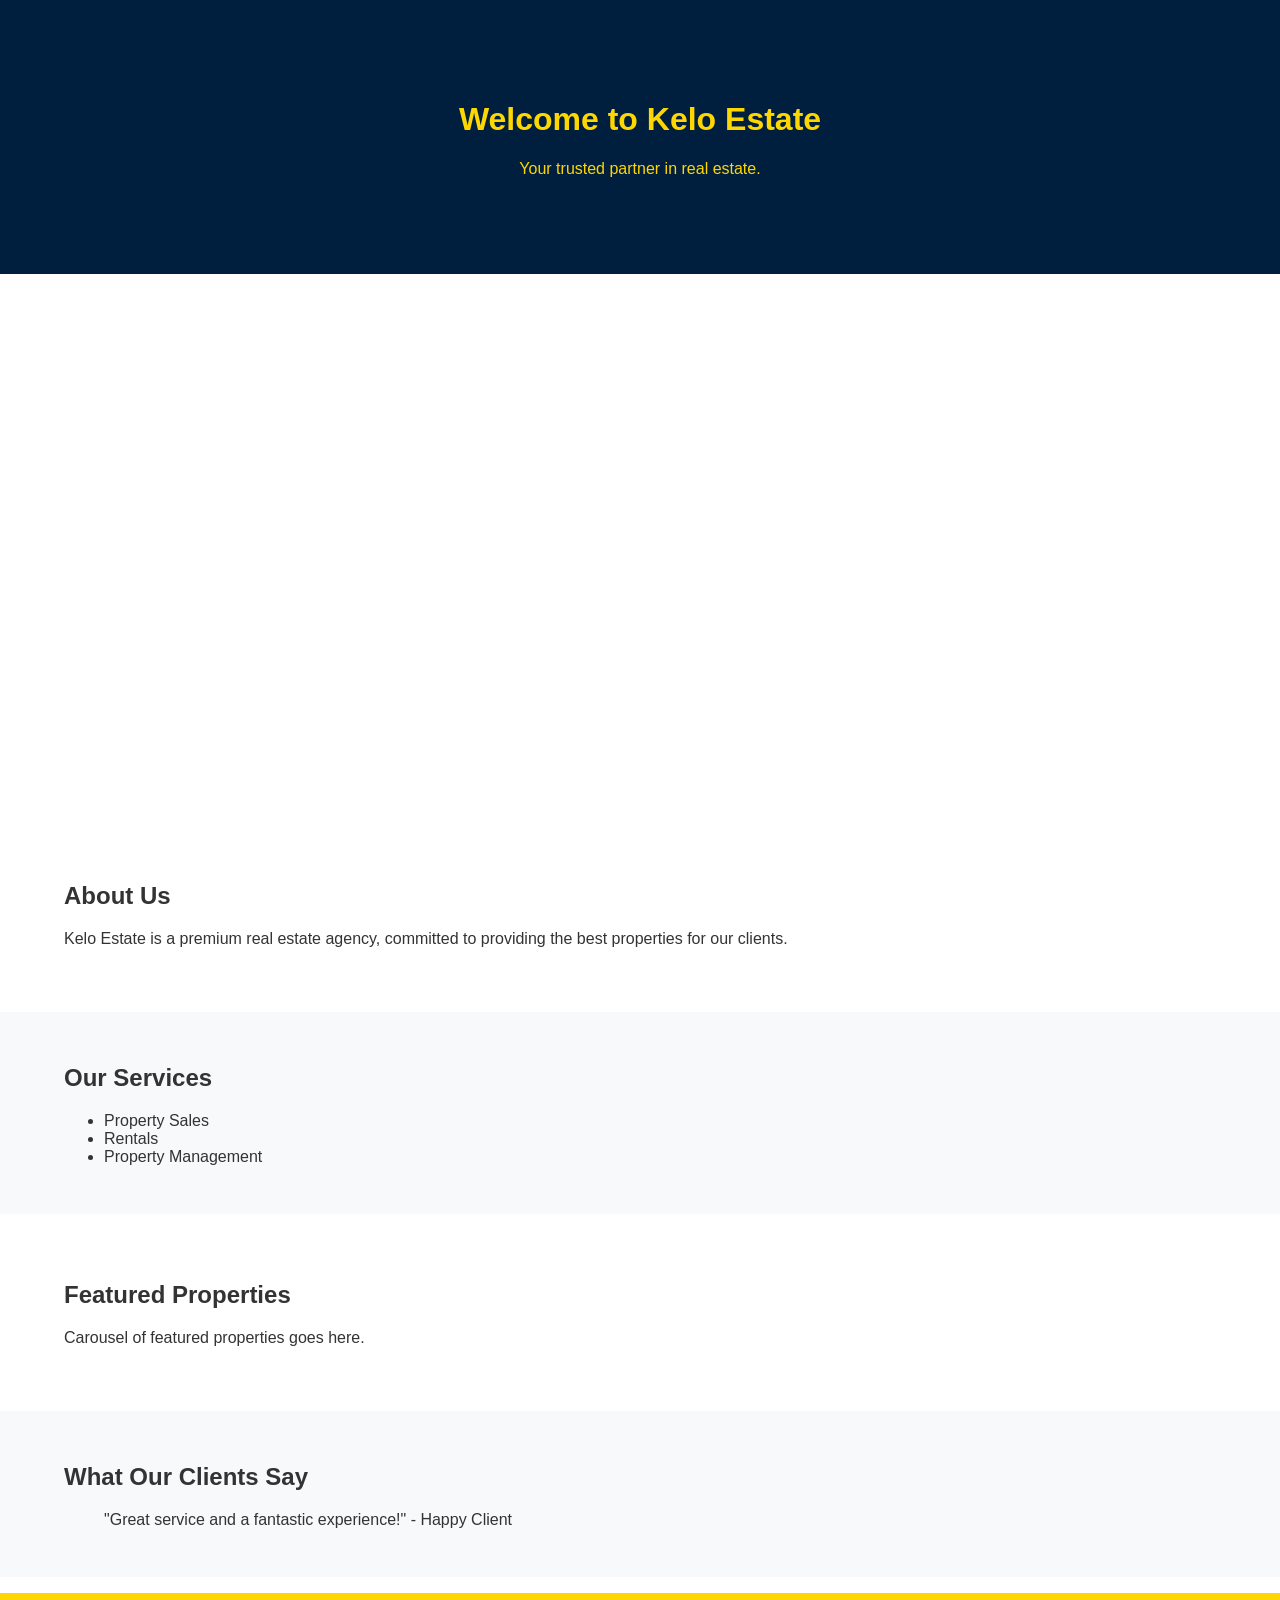
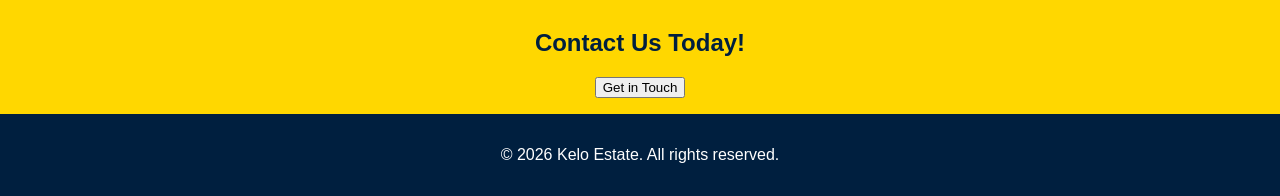
==== index.html @ 11d7a431 "Create index.html for Kelo Estate website" ====
<!DOCTYPE html>
<html lang="en">
<head>
    <meta charset="UTF-8">
    <meta name="viewport" content="width=device-width, initial-scale=1.0">
    <title>Kelo Estate | Professional Real Estate Agency</title>
    <style>
        body {
            font-family: 'Arial', sans-serif;
            margin: 0;
            padding: 0;
            background-color: #ffffff;
            color: #333;
        }
        header {
            background-color: #001f3f; /* Navy Blue */
            color: #ffd700; /* Gold */
            text-align: center;
            padding: 5em 0;
        }
        section {
            padding: 2em 5%;
            margin: 1em 0;
        }
        .hero {
            background-image: url('your-hero-image.jpg');
            height: 60vh;
            background-size: cover;
            color: white;
            display: flex;
            align-items: center;
            justify-content: center;
        }
        .services, .testimonials {
            background-color: #f8f9fa;
        }
        footer {
            text-align: center;
            padding: 1em 0;
            background-color: #001f3f;
            color: #fff;
        }
        .cta {
            background-color: #ffd700;
            color: #001f3f;
            padding: 1em;
            text-align: center;
        }
    </style>
</head>
<body>
    <header>
        <h1>Welcome to Kelo Estate</h1>
        <p>Your trusted partner in real estate.</p>
    </header>
    <div class="hero">
        <h2>Find your dream home</h2>
    </div>
    <section class="agency-presentation">
        <h2>About Us</h2>
        <p>Kelo Estate is a premium real estate agency, committed to providing the best properties for our clients.</p>
    </section>
    <section class="services">
        <h2>Our Services</h2>
        <ul>
            <li>Property Sales</li>
            <li>Rentals</li>
            <li>Property Management</li>
        </ul>
    </section>
    <section class="featured-properties">
        <h2>Featured Properties</h2>
        <div class="carousel">
            <p>Carousel of featured properties goes here.</p>
        </div>
    </section>
    <section class="testimonials">
        <h2>What Our Clients Say</h2>
        <blockquote>
            <p>"Great service and a fantastic experience!" - Happy Client</p>
        </blockquote>
    </section>
    <div class="cta">
        <h2>Contact Us Today!</h2>
        <button>Get in Touch</button>
    </div>
    <footer>
        <p>&copy; 2026 Kelo Estate. All rights reserved.</p>
    </footer>
</body>
</html>
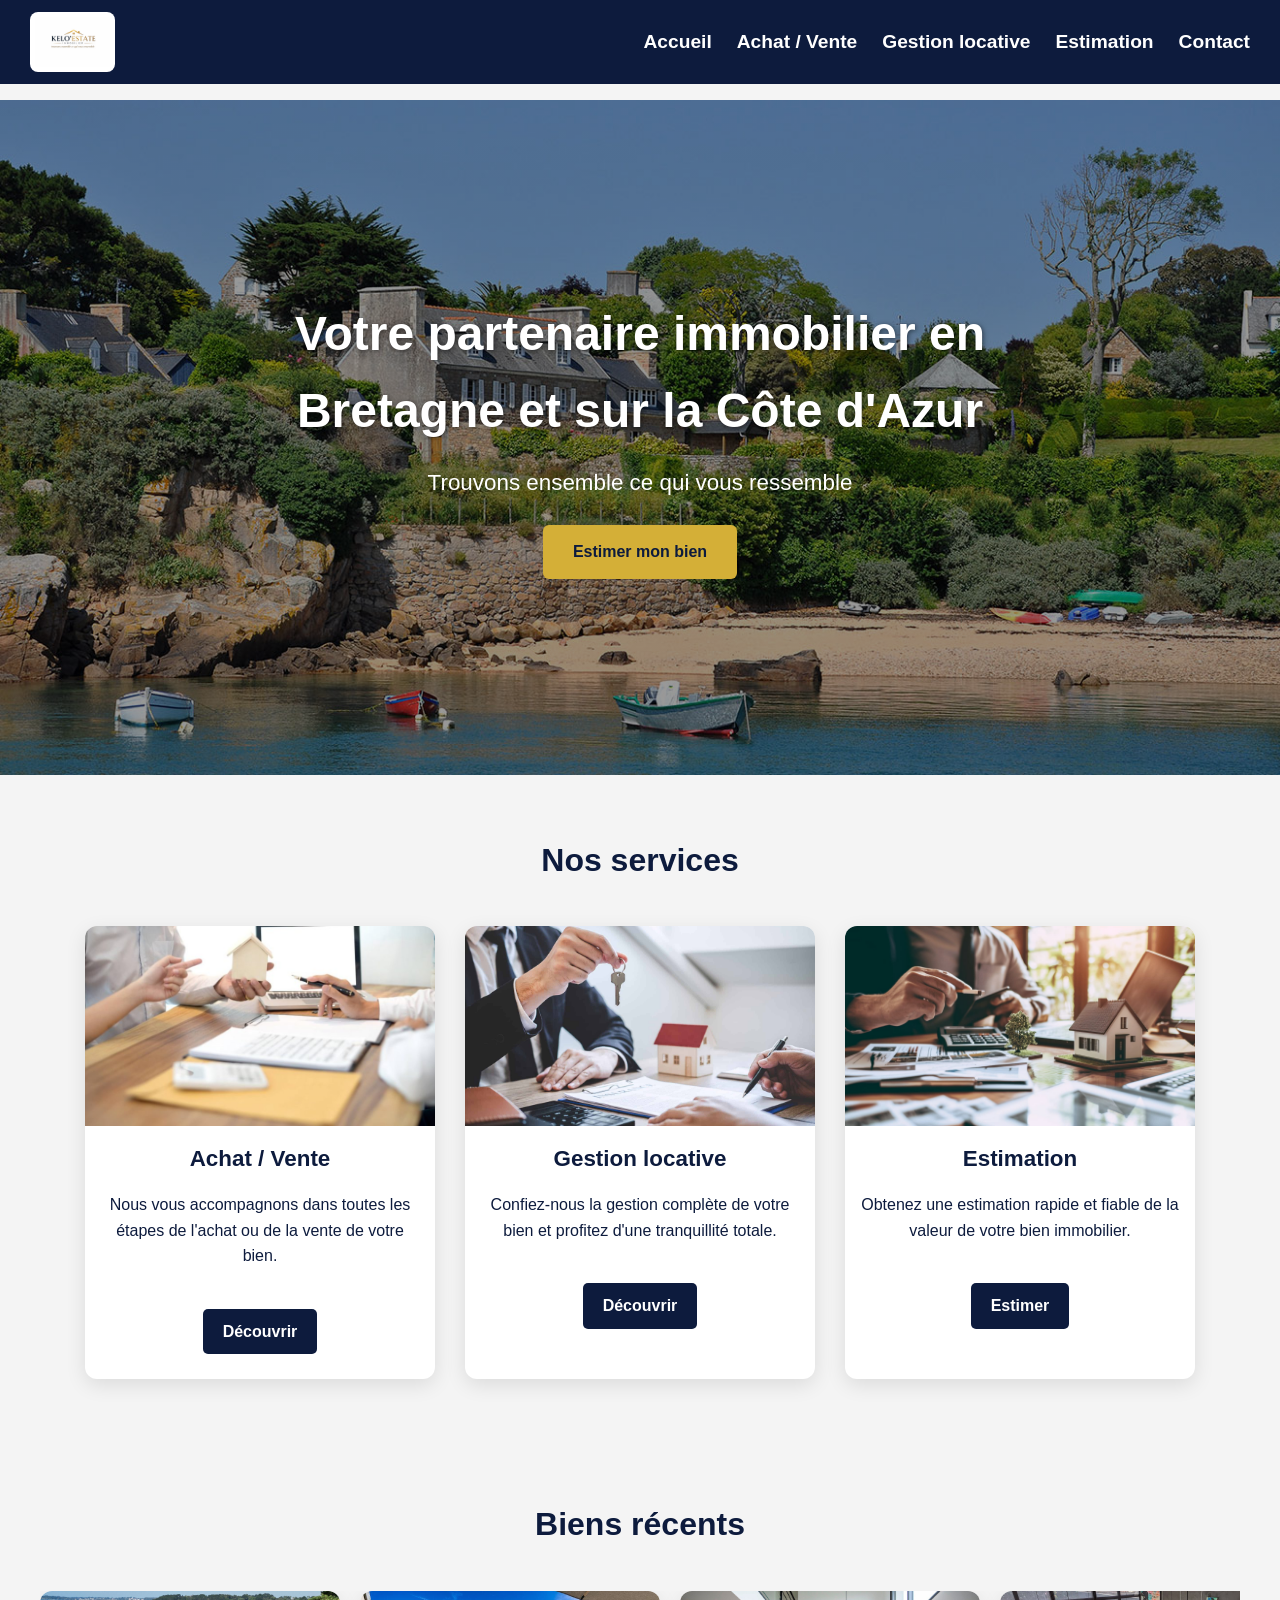
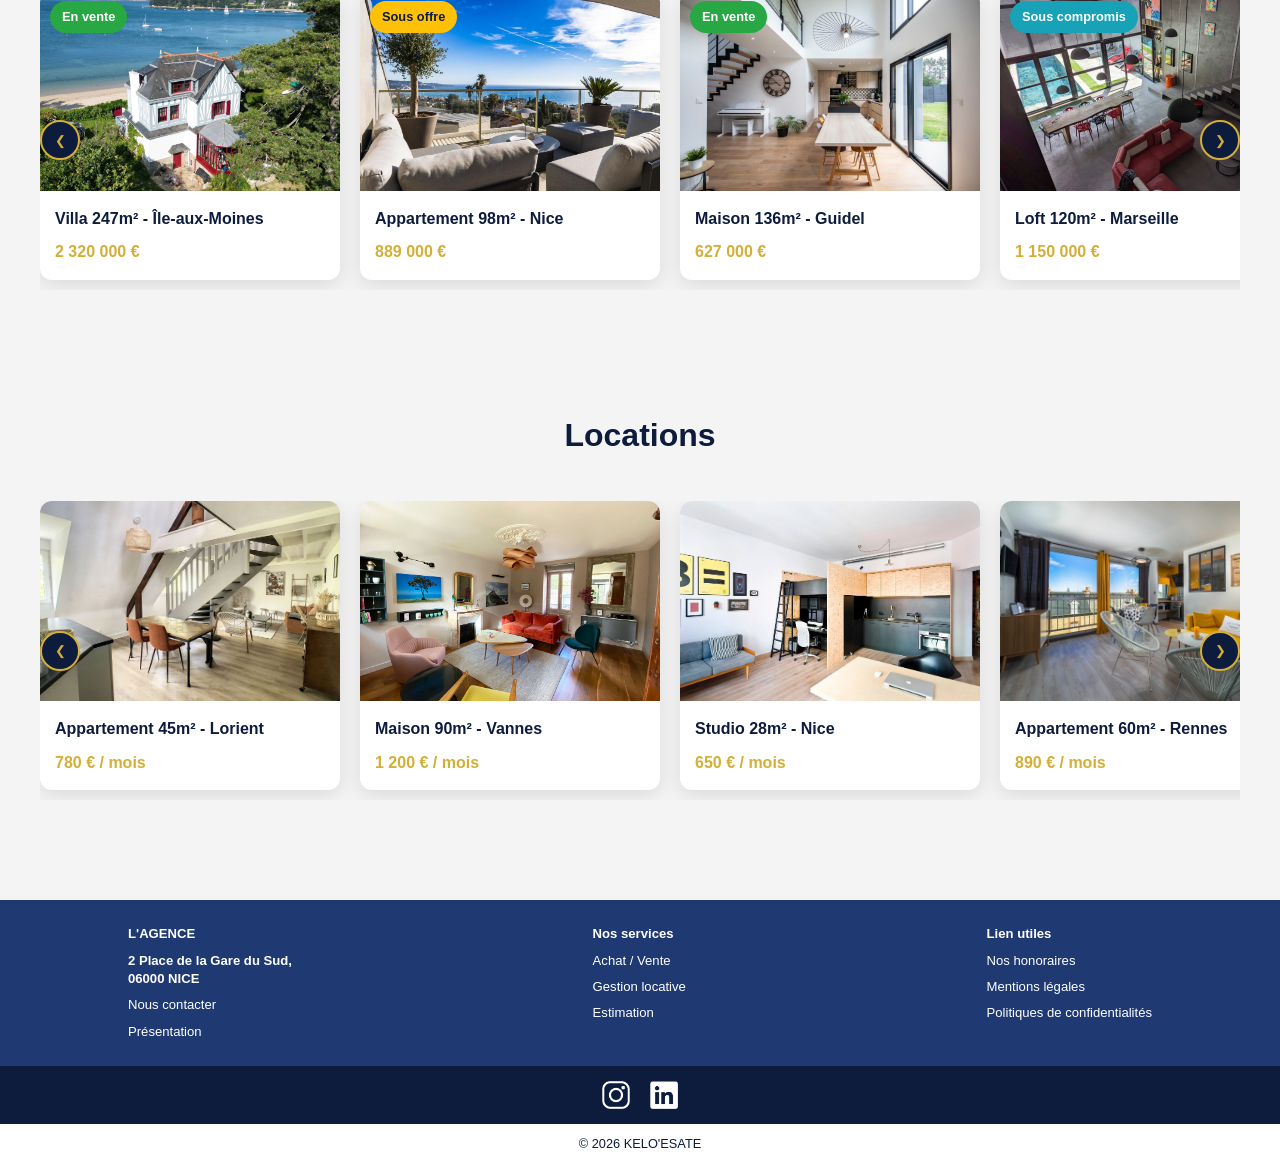
==== commit d576f5cb: "Add files via upload" ====
--- a/index.html
+++ b/index.html
@@ -1,91 +1,224 @@
-<!DOCTYPE html>
-<html lang="en">
-<head>
-    <meta charset="UTF-8">
-    <meta name="viewport" content="width=device-width, initial-scale=1.0">
-    <title>Kelo Estate | Professional Real Estate Agency</title>
-    <style>
-        body {
-            font-family: 'Arial', sans-serif;
-            margin: 0;
-            padding: 0;
-            background-color: #ffffff;
-            color: #333;
-        }
-        header {
-            background-color: #001f3f; /* Navy Blue */
-            color: #ffd700; /* Gold */
-            text-align: center;
-            padding: 5em 0;
-        }
-        section {
-            padding: 2em 5%;
-            margin: 1em 0;
-        }
-        .hero {
-            background-image: url('your-hero-image.jpg');
-            height: 60vh;
-            background-size: cover;
-            color: white;
-            display: flex;
-            align-items: center;
-            justify-content: center;
-        }
-        .services, .testimonials {
-            background-color: #f8f9fa;
-        }
-        footer {
-            text-align: center;
-            padding: 1em 0;
-            background-color: #001f3f;
-            color: #fff;
-        }
-        .cta {
-            background-color: #ffd700;
-            color: #001f3f;
-            padding: 1em;
-            text-align: center;
-        }
-    </style>
-</head>
-<body>
-    <header>
-        <h1>Welcome to Kelo Estate</h1>
-        <p>Your trusted partner in real estate.</p>
-    </header>
-    <div class="hero">
-        <h2>Find your dream home</h2>
-    </div>
-    <section class="agency-presentation">
-        <h2>About Us</h2>
-        <p>Kelo Estate is a premium real estate agency, committed to providing the best properties for our clients.</p>
-    </section>
-    <section class="services">
-        <h2>Our Services</h2>
-        <ul>
-            <li>Property Sales</li>
-            <li>Rentals</li>
-            <li>Property Management</li>
-        </ul>
-    </section>
-    <section class="featured-properties">
-        <h2>Featured Properties</h2>
-        <div class="carousel">
-            <p>Carousel of featured properties goes here.</p>
-        </div>
-    </section>
-    <section class="testimonials">
-        <h2>What Our Clients Say</h2>
-        <blockquote>
-            <p>"Great service and a fantastic experience!" - Happy Client</p>
-        </blockquote>
-    </section>
-    <div class="cta">
-        <h2>Contact Us Today!</h2>
-        <button>Get in Touch</button>
-    </div>
-    <footer>
-        <p>&copy; 2026 Kelo Estate. All rights reserved.</p>
-    </footer>
-</body>
-</html>+<!DOCTYPE html>
+<html lang="fr">
+
+<head>
+<meta charset="UTF-8">
+<meta name="viewport" content="width=device-width, initial-scale=1.0">
+
+<title>Agence Immobilière Bretagne et Cote d'Azur</title>
+
+<link rel="stylesheet" href="css/style.css">
+
+</head>
+
+<body>
+
+<!-- NAV BAR -->
+<nav class="navbar">
+
+<div class="logo">
+<img src="images/logo2.jpeg" alt="logo">
+</div>
+
+<div class="hamburger">
+<span></span>
+<span></span>
+<span></span>
+</div>
+
+<div class="menu">
+<a href="index.html">Accueil</a>
+<a href="achat-vente.html">Achat / Vente</a>
+<a href="gestion.html">Gestion locative</a>
+<a href="estimation.html">Estimation</a>
+<a href="contact.html">Contact</a>
+</div>
+
+</nav>
+
+<!-- HERO -->
+<section class="hero">
+    <div class="hero-content">
+        <h1>Votre partenaire immobilier en Bretagne et sur la Côte d'Azur</h1>
+        <p>Trouvons ensemble ce qui vous ressemble</p>
+        <a class="cta" href="estimation.html">Estimer mon bien</a>
+    </div>
+</section>
+
+<!-- SERVICES -->
+<section class="services">
+    <h2>Nos services</h2>
+    <div class="services-grid">
+        <div class="card">
+            <img src="images/achat-vente.jpg" alt="Achat/Vente">
+            <h3>Achat / Vente</h3>
+            <p>Nous vous accompagnons dans toutes les étapes de l'achat ou de la vente de votre bien.</p>
+            <a href="achat-vente.html" class="btn-service">Découvrir</a>
+        </div>
+
+        <div class="card">
+            <img src="images/gestion-locative.jpg" alt="Gestion Locative">
+            <h3>Gestion locative</h3>
+            <p>Confiez-nous la gestion complète de votre bien et profitez d'une tranquillité totale.</p>
+            <a href="gestion.html" class="btn-service">Découvrir</a>
+        </div>
+
+        <div class="card">
+            <img src="images/estimation.jpg" alt="Estimation">
+            <h3>Estimation</h3>
+            <p>Obtenez une estimation rapide et fiable de la valeur de votre bien immobilier.</p>
+            <a href="estimation.html" class="btn-service">Estimer</a>
+        </div>
+    </div>
+</section>
+
+<!-- BIENS EN VENTE -->
+<section class="biens">
+    <h2>Biens récents</h2>
+    <div class="carousel-container" id="biens-carousel">
+        <button class="arrow prev">&#10094;</button>
+        <div class="biens-grid" id="biens-grid"></div>
+        <button class="arrow next">&#10095;</button>
+    </div>
+</section>
+
+<!-- BIENS EN LOCATIONS -->
+<section class="biens">
+    <h2>Locations</h2>
+    <div class="carousel-container" id="locations-carousel">
+        <button class="arrow prev">&#10094;</button>
+        <div class="biens-grid" id="locations-grid"></div>
+        <button class="arrow next">&#10095;</button>
+    </div>
+</section>
+
+<!-- FOOTER -->
+<footer>
+
+<div class="footer-light">
+
+  <div class="footer-column">
+    <p><strong>L'AGENCE</strong></p>
+    <p><strong>2 Place de la Gare du Sud,<br>
+    06000 NICE</strong></p>
+    <p><a href="contact.html">Nous contacter</a></p>
+    <p><a href="presentation.html">Présentation</a></p>
+  </div>
+
+  <div class="footer-column">
+    <p><strong>Nos services</strong></p>
+    <p><a href="achat-vente.html">Achat / Vente</a></p>
+    <p><a href="gestion.html">Gestion locative</a></p>
+    <p><a href="estimation.html">Estimation</a></p>
+  </div>
+
+  <div class="footer-column">
+    <p><strong>Lien utiles</strong></p>
+    <p><a href="honoraires.html">Nos honoraires</a></p>
+    <p><a href="mentions-legales.html">Mentions légales</a></p>
+    <p><a href="politiques-confidentialite.html">Politiques de confidentialités</a></p>
+  </div>
+
+</div>
+
+  <!-- Partie bleue -->
+  <div class="footer-top">
+    <div class="socials">
+      <a href="https://www.instagram.com/keloestate/" target="_blank">
+        <img src="images/insta.png" alt="Instagram">
+      </a>
+      <a href="https://www.linkedin.com/in/toncompte" target="_blank">
+        <img src="images/linkedin.png" alt="LinkedIn">
+      </a>
+    </div>
+  </div>
+
+  <!-- Partie blanche -->
+  <div class="footer-bottom">
+    <p>© 2026 KELO'ESATE</p>
+  </div>
+
+</footer>
+
+<!-- ALGO CARROUSEL -->
+<script>
+function initCarousel(containerId, jsonFile, linkPrefix) {
+    const container = document.getElementById(containerId);
+    const track = container.querySelector('.biens-grid');
+    const prev = container.querySelector('.prev');
+    const next = container.querySelector('.next');
+
+    let items = [];
+
+    // Récupération du JSON
+    fetch(jsonFile)
+        .then(res => res.json())
+        .then(data => {
+            items = data;
+            renderAll();
+        })
+        .catch(err => console.error(`Erreur chargement ${jsonFile}:`, err));
+
+    function renderAll() {
+        track.innerHTML = "";
+        items.forEach((item, index) => {
+            const card = document.createElement('div');
+            card.classList.add('bien-card');
+            card.onclick = () => window.location.href = `${linkPrefix}.html?index=${index}`;
+
+            // Ajout d'un badge selon le statut
+            let badge = "";
+            if(item.statut === "en vente") badge = '<span class="badge vente">En vente</span>';
+            else if(item.statut === "sous offre") badge = '<span class="badge offre">Sous offre</span>';
+            else if(item.statut === "sous compromis") badge = '<span class="badge compromis">Sous compromis</span>';
+            else if(item.statut === "vendu") badge = '<span class="badge vendu">Vendu</span>';
+
+            card.innerHTML = `
+                <div class="image-container">
+                    <img src="${item.image}" alt="${item.titre}">
+                    ${badge}
+                </div>
+                <div class="bien-info">
+                    <h4>${item.titre}</h4>
+                    <p class="prix">${item.prix}</p>
+                </div>
+            `;
+            track.appendChild(card);
+        });
+    }
+
+    // Scroll
+    prev.addEventListener('click', () => {
+        const cardWidth = track.querySelector('.bien-card').offsetWidth + 20;
+        track.scrollBy({ left: -cardWidth * 3, behavior: 'smooth' });
+    });
+    next.addEventListener('click', () => {
+        const cardWidth = track.querySelector('.bien-card').offsetWidth + 20;
+        track.scrollBy({ left: cardWidth * 3, behavior: 'smooth' });
+    });
+}
+
+// Initialisation
+initCarousel('biens-carousel', 'biens.json', 'bien');
+initCarousel('locations-carousel', 'locations.json', 'location');
+</script>
+
+
+<!-- NAV BAR -->
+<script>
+
+const hamburger = document.querySelector(".hamburger")
+const menu = document.querySelector(".menu")
+
+hamburger.addEventListener("click", () => {
+
+menu.classList.toggle("active")
+hamburger.classList.toggle("open")
+
+})
+
+</script>
+
+</body>
+</html>
+
--- a/css/style.css
+++ b/css/style.css
@@ -0,0 +1,495 @@
+/* ============================= */
+/* RESET */
+/* ============================= */
+* {
+  margin: 0;
+  padding: 0;
+  box-sizing: border-box;
+}
+
+body {
+  font-family: Arial, Helvetica, sans-serif;
+  background: #f4f4f4;
+  color: #0D1B3D;
+  line-height: 1.6;
+}
+
+img {
+  max-width: 100%;
+  height: auto;
+  display: block;
+}
+
+section {
+  padding: 60px 20px;
+}
+
+
+/* ============================= */
+/* NAVBAR */
+/* ============================= */
+
+.navbar {
+  position: fixed;
+  top: 0;
+  left: 0;
+  width: 100%;
+  background: #0D1B3D;
+  display: flex;
+  justify-content: space-between;
+  align-items: center;
+  padding: 12px 30px;
+  z-index: 1000;
+}
+
+/* Logo */
+.logo img {
+  height: 60px;
+  background: white;
+  padding: 5px;
+  border-radius: 8px;
+}
+
+/* Menu desktop */
+.menu {
+  display: flex;
+  gap: 25px;
+}
+
+.menu a {
+  color: white;
+  text-decoration: none;
+  font-weight: 600;
+  font-size: clamp(1rem, 2vw, 1.2rem);
+  position: relative;
+}
+
+.menu a::after {
+  content: "";
+  position: absolute;
+  left: 0;
+  bottom: -5px;
+  width: 0;
+  height: 2px;
+  background: #D4AF37;
+  transition: 0.3s;
+}
+
+.menu a:hover::after {
+  width: 100%;
+}
+
+/* Hamburger — caché sur desktop */
+.hamburger {
+  display: none;
+  width: 30px;
+  height: 24px;
+  cursor: pointer;
+  flex-direction: column;
+  justify-content: space-between;
+  z-index: 1001;
+}
+
+.hamburger span {
+  display: block;
+  height: 3px;
+  background: white;
+  border-radius: 2px;
+  transition: all 0.4s ease;
+  transform-origin: center;
+}
+
+/* Transformation en croix */
+.hamburger.open span:nth-child(1) {
+  transform: rotate(45deg) translateY(15px);
+}
+
+.hamburger.open span:nth-child(2) {
+  opacity: 0;
+}
+
+.hamburger.open span:nth-child(3) {
+  transform: rotate(-45deg) translateY(-15px);
+}
+
+
+/* ============================= */
+/* HERO */
+/* ============================= */
+
+.hero {
+  margin-top: 100px;
+  height: 75vh;
+  display: flex;
+  justify-content: center;
+  align-items: center;
+  text-align: center;
+  color: white;
+  padding: 20px;
+  background: linear-gradient(rgba(0,0,0,0.4), rgba(0,0,0,0.4)),
+              url("../images/accueil1.jpg") no-repeat center center;
+  background-size: cover;
+}
+
+.hero-content {
+  max-width: 800px;
+}
+
+.hero h1 {
+  font-size: clamp(2rem, 4vw, 3rem);
+  margin-bottom: 15px;
+  text-shadow: 1px 1px 5px rgba(0,0,0,0.5);
+}
+
+.hero p {
+  font-size: clamp(1rem, 2vw, 1.4rem);
+}
+
+.cta {
+  display: inline-block;
+  margin-top: 25px;
+  padding: 14px 30px;
+  background: #D4AF37;
+  color: #0D1B3D;
+  text-decoration: none;
+  font-weight: bold;
+  border-radius: 6px;
+  transition: 0.3s;
+}
+
+.cta:hover {
+  background: #b99a2f;
+}
+
+
+/* ============================= */
+/* SERVICES */
+/* ============================= */
+
+.services {
+  text-align: center;
+}
+
+.services h2 {
+  font-size: 2rem;
+  margin-bottom: 40px;
+}
+
+.services-grid {
+  display: flex;
+  flex-wrap: wrap;
+  justify-content: center;
+  gap: 30px;
+}
+
+.services .card {
+  background: white;
+  border-radius: 12px;
+  overflow: hidden;
+  box-shadow: 0 6px 20px rgba(0,0,0,0.1);
+  flex: 1 1 300px;
+  max-width: 350px;
+  display: flex;
+  flex-direction: column;
+  transition: 0.3s;
+}
+
+.services .card:hover {
+  transform: translateY(-6px);
+  box-shadow: 0 10px 25px rgba(0,0,0,0.15);
+}
+
+.services .card img {
+  height: 200px;
+  object-fit: cover;
+}
+
+.services .card h3 {
+  margin: 15px;
+  font-size: 1.4rem;
+}
+
+.services .card p {
+  margin: 0 15px 20px 15px;
+}
+
+.btn-service {
+  margin: 20px auto 25px auto;
+  padding: 10px 20px;
+  background: #0D1B3D;
+  color: white;
+  text-decoration: none;
+  border-radius: 5px;
+  font-weight: 600;
+}
+
+.btn-service:hover {
+  background: #1F3A73;
+}
+
+
+/* ============================= */
+/* BIENS CAROUSEL */
+/* ============================= */
+
+.biens h2 {
+  text-align: center;
+  font-size: 2rem;
+  margin-bottom: 40px;
+}
+
+.carousel-container {
+  position: relative;
+  overflow: hidden;
+  max-width: 1200px;
+  margin: auto;
+}
+
+.biens-grid {
+  display: flex;
+  gap: 20px;
+  overflow-x: auto;
+  scroll-behavior: smooth;
+  padding-bottom: 10px;
+}
+
+.biens-grid::-webkit-scrollbar {
+  display: none;
+}
+
+.bien-card {
+  flex: 0 0 300px;
+  background: white;
+  border-radius: 12px;
+  overflow: hidden;
+  box-shadow: 0 6px 20px rgba(0,0,0,0.1);
+  cursor: pointer;
+  transition: 0.3s;
+}
+
+.bien-card:hover {
+  transform: translateY(-5px);
+}
+
+.bien-card img {
+  height: 200px;
+  object-fit: cover;
+  width: 100%;
+}
+
+.bien-info {
+  padding: 15px;
+}
+
+.bien-info h4 {
+  margin-bottom: 8px;
+}
+
+.prix {
+  font-weight: bold;
+  color: #D4AF37;
+}
+
+
+/* ============================= */
+/* BADGES */
+/* ============================= */
+
+.image-container {
+  position: relative;
+}
+
+.badge {
+  position: absolute;
+  top: 10px;
+  left: 10px;
+  padding: 6px 12px;
+  font-size: 0.8rem;
+  border-radius: 20px;
+  font-weight: bold;
+  color: white;
+}
+
+.badge.vente    { background: #28a745; }
+.badge.offre    { background: #ffc107; color: #0D1B3D; }
+.badge.compromis{ background: #17a2b8; }
+.badge.vendu    { background: #dc3545; }
+
+
+/* ============================= */
+/* FLÈCHES CAROUSEL */
+/* ============================= */
+
+.arrow {
+  position: absolute;
+  top: 50%;
+  transform: translateY(-50%);
+  width: 40px;
+  height: 40px;
+  border-radius: 50%;
+  background: #0D1B3D;
+  color: #D4AF37;
+  border: 2px solid #D4AF37;
+  cursor: pointer;
+  z-index: 10;
+}
+
+.prev { left: 0; }
+.next { right: 0; }
+
+
+/* ============================= */
+/* FOOTER */
+/* ============================= */
+
+footer {
+  margin-top: 40px;
+}
+
+.footer-light {
+  background: #1F3A73;
+  color: white;
+  display: flex;
+  justify-content: space-between;
+  padding: 25px 10%;
+  flex-wrap: wrap;
+  gap: 15px;
+}
+
+.footer-column {
+  display: flex;
+  flex-direction: column;
+  gap: 8px;
+}
+
+.footer-column h4 {
+  font-size: 0.9rem;
+  text-transform: uppercase;
+  letter-spacing: 1px;
+  color: #D4AF37;
+  margin-bottom: 4px;
+}
+
+.footer-column a,
+.footer-column p {
+  color: white;
+  text-decoration: none;
+  font-size: 0.82rem;
+  line-height: 1.4;
+}
+
+.footer-column a:hover {
+  color: #D4AF37;
+}
+
+.footer-top {
+  background: #0D1B3D;
+  padding: 15px;
+  text-align: center;
+}
+
+.socials {
+  display: flex;
+  justify-content: center;
+  gap: 20px;
+}
+
+.socials img {
+  width: 28px;
+  transition: 0.3s;
+}
+
+.socials img:hover {
+  transform: scale(1.2);
+}
+
+.footer-bottom {
+  background: white;
+  text-align: center;
+  padding: 10px;
+  font-size: 0.8rem;
+  color: #0D1B3D;
+}
+
+@media (max-width: 600px) {
+  .footer-light {
+    flex-direction: column;
+    text-align: left;
+    align-items: flex-start;
+    padding: 25px 6%;
+  }
+}
+
+
+/* ============================= */
+/* RESPONSIVE — TABLET 900px */
+/* ============================= */
+
+@media (max-width: 900px) {
+
+  .hero {
+    height: 65vh;
+  }
+
+  .hamburger {
+    display: flex;
+  }
+
+  .menu {
+    position: absolute;
+    top: 84px;
+    left: 0;
+    width: 100%;
+    background: #0D1B3D;
+    flex-direction: column;
+    align-items: center;
+    max-height: 0;
+    overflow: hidden;
+    padding: 0;
+    transition: max-height 0.4s ease, padding 0.4s ease;
+    z-index: 999;
+  }
+
+  .menu.active {
+    max-height: 500px;
+    padding: 20px 0;
+  }
+
+  .menu a {
+    margin: 12px 0;
+    font-size: clamp(1rem, 4vw, 1.3rem);
+    transition: color 0.3s ease;
+  }
+
+  .menu a:hover {
+    color: #FFD700;
+  }
+
+  .menu a::after {
+    display: none;
+  }
+
+}
+
+
+/* ============================= */
+/* RESPONSIVE — MOBILE 600px */
+/* ============================= */
+
+@media (max-width: 600px) {
+
+  .hero {
+    height: 60vh;
+  }
+
+  .footer-light {
+    flex-direction: column;
+    text-align: center;
+    align-items: center;
+  }
+
+  .arrow {
+    display: none;
+  }
+
+}
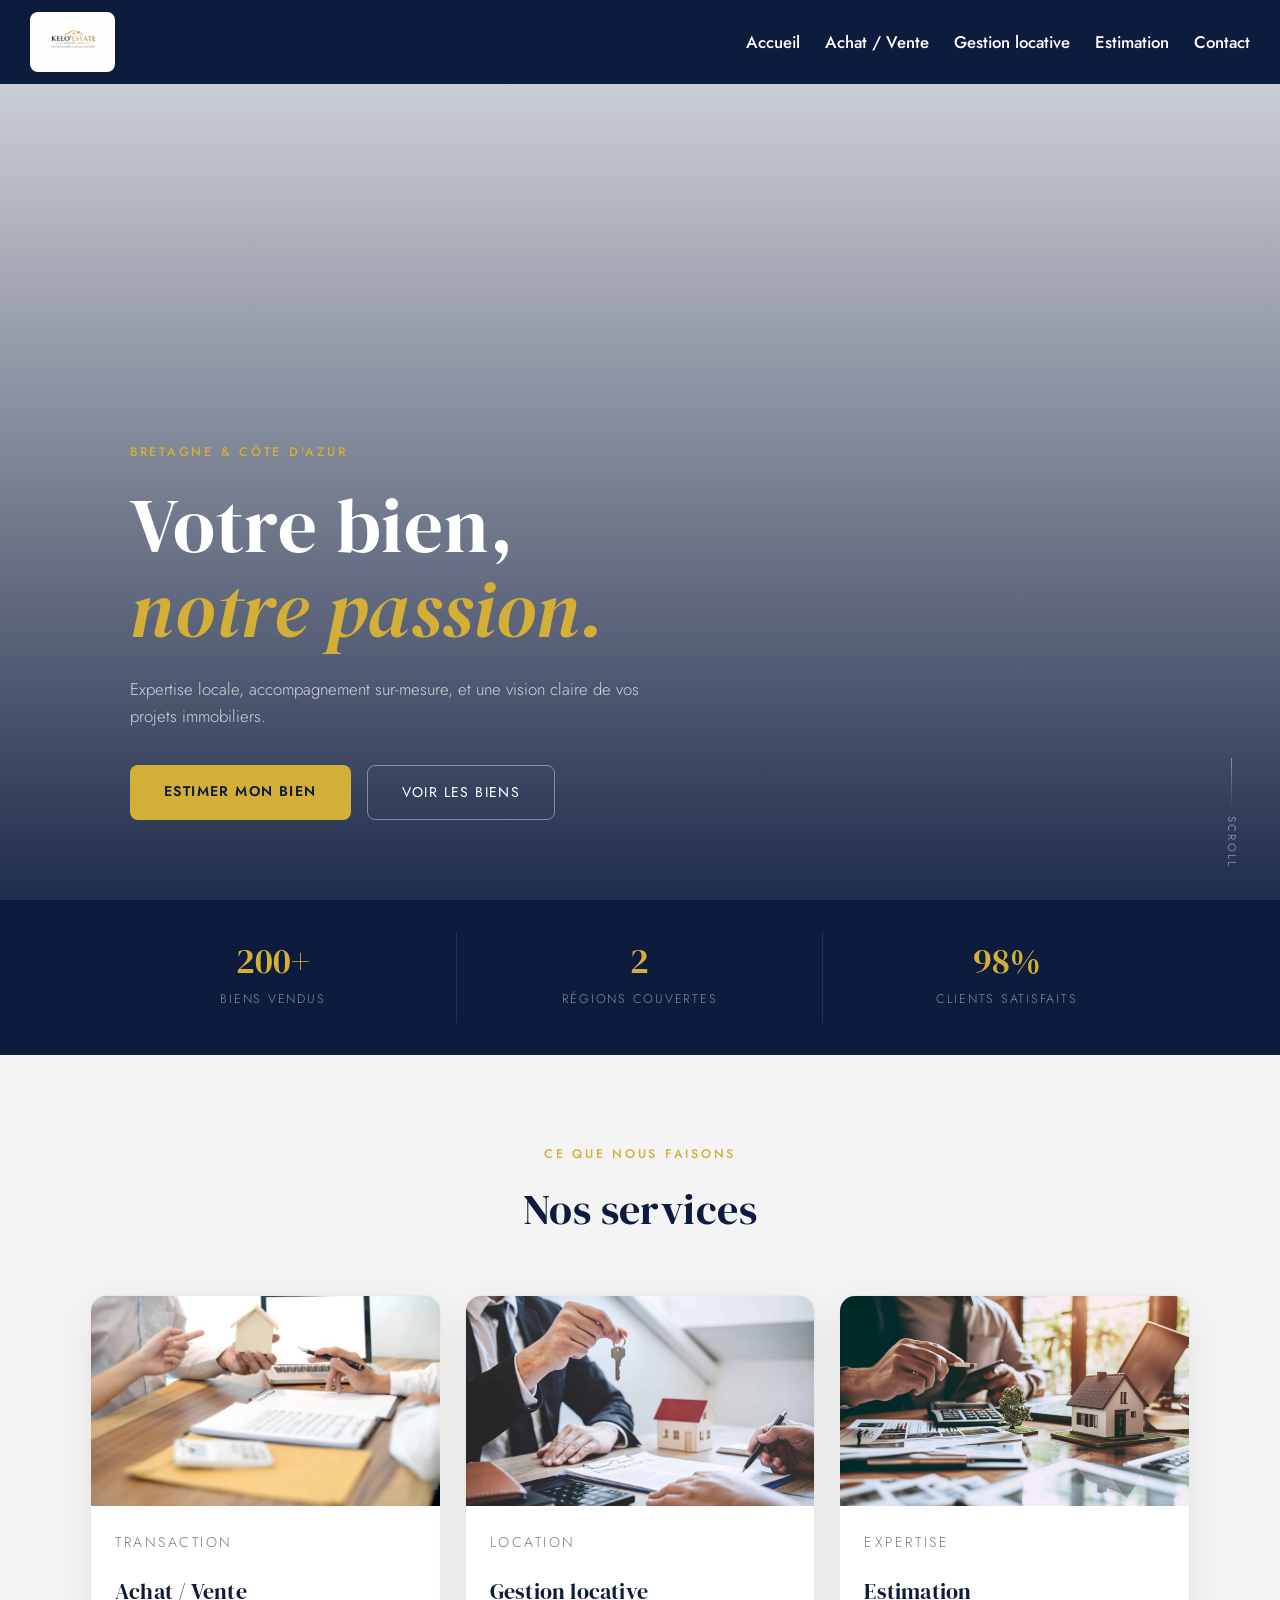
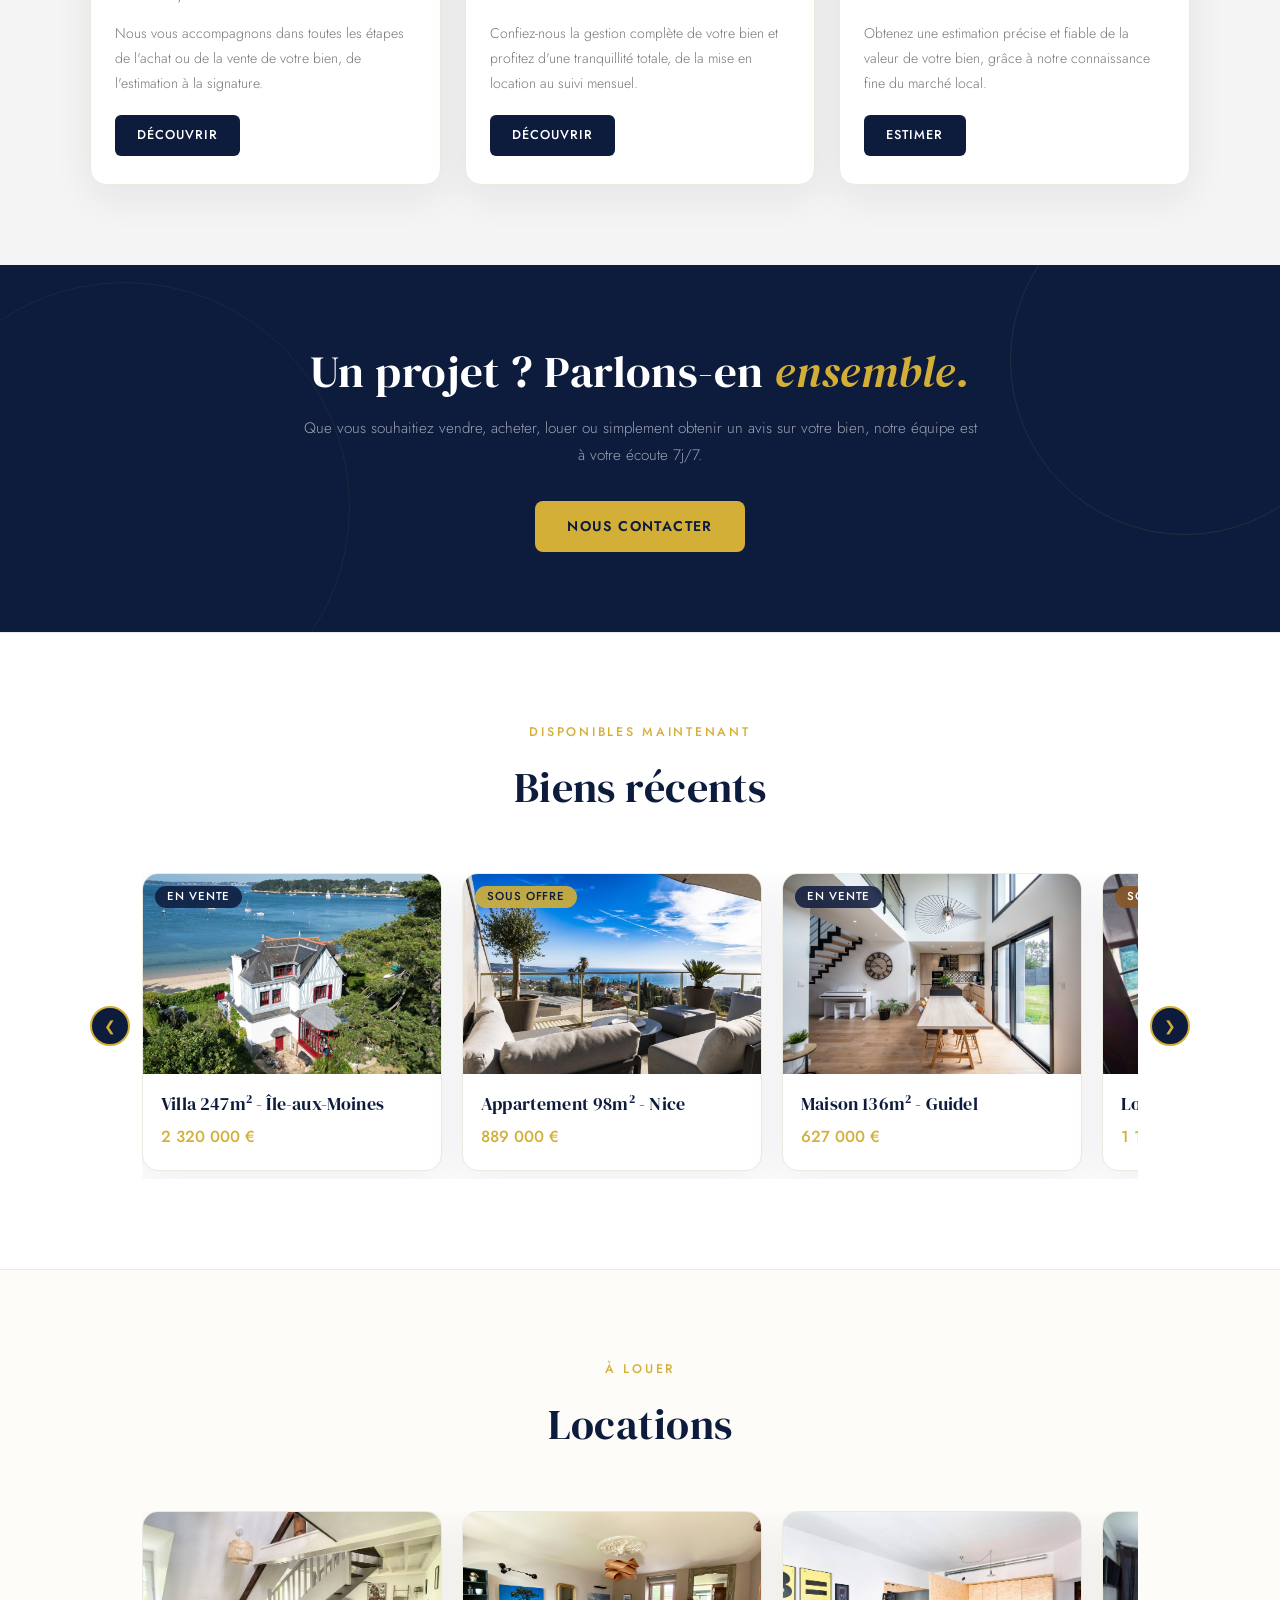
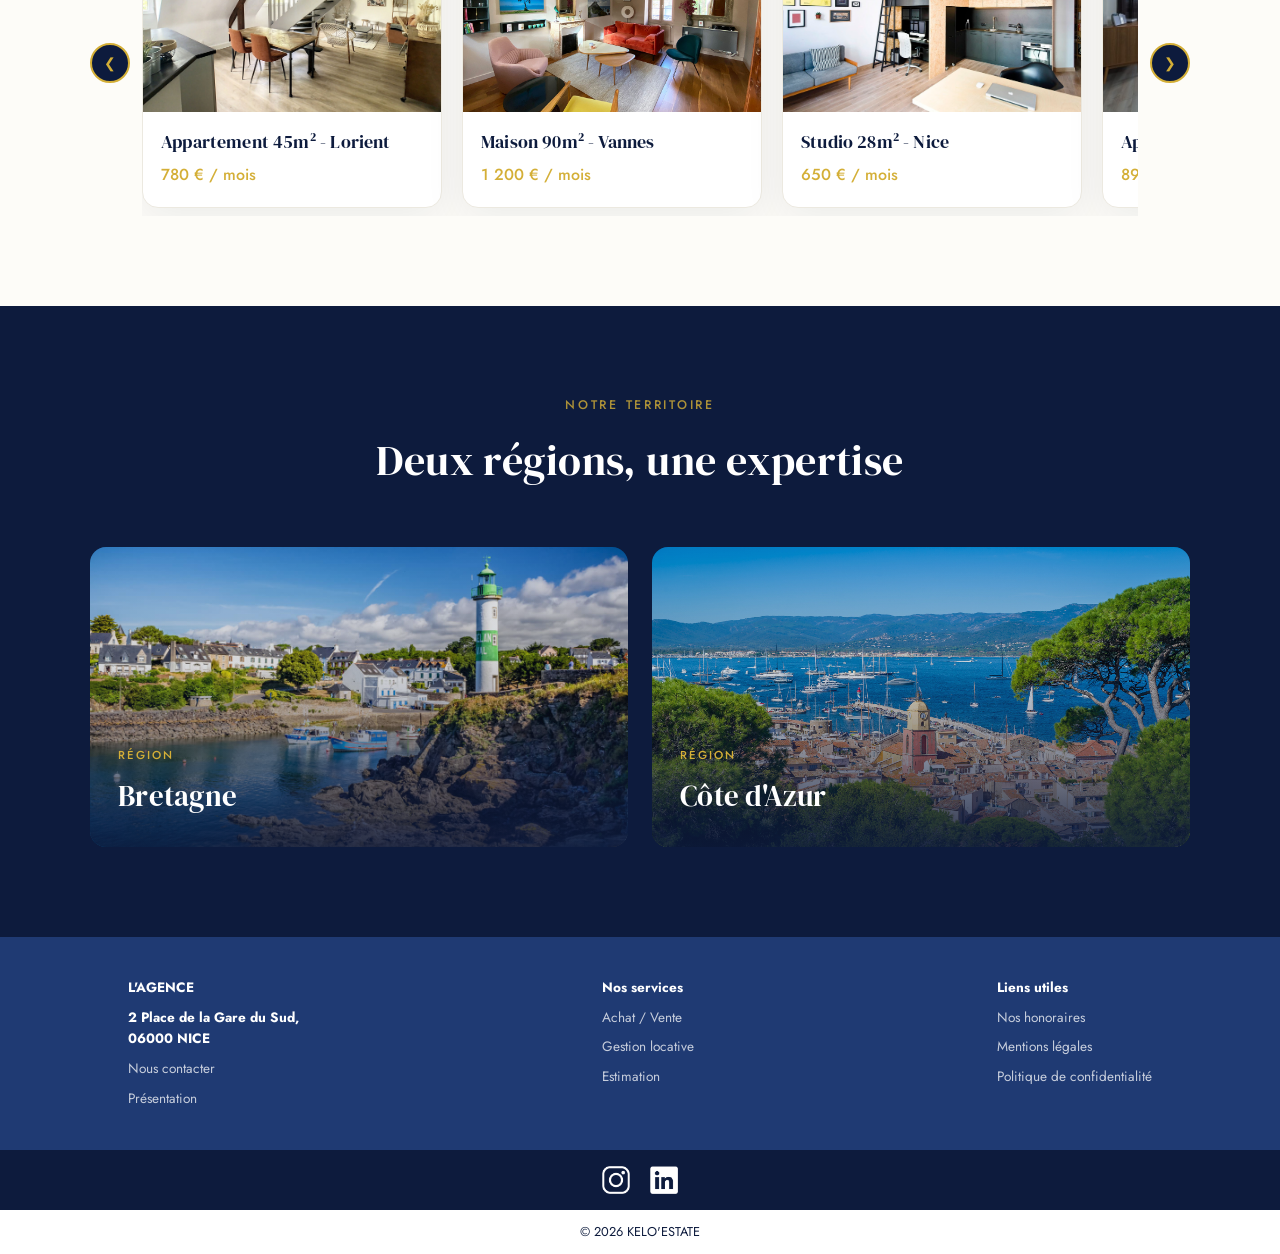
==== commit b0b2dfd4: "Add files via upload" ====
--- a/index.html
+++ b/index.html
@@ -1,224 +1,866 @@
-<!DOCTYPE html>
-<html lang="fr">
-
-<head>
-<meta charset="UTF-8">
-<meta name="viewport" content="width=device-width, initial-scale=1.0">
-
-<title>Agence Immobilière Bretagne et Cote d'Azur</title>
-
-<link rel="stylesheet" href="css/style.css">
-
-</head>
-
-<body>
-
-<!-- NAV BAR -->
-<nav class="navbar">
-
-<div class="logo">
-<img src="images/logo2.jpeg" alt="logo">
-</div>
-
-<div class="hamburger">
-<span></span>
-<span></span>
-<span></span>
-</div>
-
-<div class="menu">
-<a href="index.html">Accueil</a>
-<a href="achat-vente.html">Achat / Vente</a>
-<a href="gestion.html">Gestion locative</a>
-<a href="estimation.html">Estimation</a>
-<a href="contact.html">Contact</a>
-</div>
-
-</nav>
-
-<!-- HERO -->
-<section class="hero">
-    <div class="hero-content">
-        <h1>Votre partenaire immobilier en Bretagne et sur la Côte d'Azur</h1>
-        <p>Trouvons ensemble ce qui vous ressemble</p>
-        <a class="cta" href="estimation.html">Estimer mon bien</a>
-    </div>
-</section>
-
-<!-- SERVICES -->
-<section class="services">
-    <h2>Nos services</h2>
-    <div class="services-grid">
-        <div class="card">
-            <img src="images/achat-vente.jpg" alt="Achat/Vente">
-            <h3>Achat / Vente</h3>
-            <p>Nous vous accompagnons dans toutes les étapes de l'achat ou de la vente de votre bien.</p>
-            <a href="achat-vente.html" class="btn-service">Découvrir</a>
-        </div>
-
-        <div class="card">
-            <img src="images/gestion-locative.jpg" alt="Gestion Locative">
-            <h3>Gestion locative</h3>
-            <p>Confiez-nous la gestion complète de votre bien et profitez d'une tranquillité totale.</p>
-            <a href="gestion.html" class="btn-service">Découvrir</a>
-        </div>
-
-        <div class="card">
-            <img src="images/estimation.jpg" alt="Estimation">
-            <h3>Estimation</h3>
-            <p>Obtenez une estimation rapide et fiable de la valeur de votre bien immobilier.</p>
-            <a href="estimation.html" class="btn-service">Estimer</a>
-        </div>
-    </div>
-</section>
-
-<!-- BIENS EN VENTE -->
-<section class="biens">
-    <h2>Biens récents</h2>
-    <div class="carousel-container" id="biens-carousel">
-        <button class="arrow prev">&#10094;</button>
-        <div class="biens-grid" id="biens-grid"></div>
-        <button class="arrow next">&#10095;</button>
-    </div>
-</section>
-
-<!-- BIENS EN LOCATIONS -->
-<section class="biens">
-    <h2>Locations</h2>
-    <div class="carousel-container" id="locations-carousel">
-        <button class="arrow prev">&#10094;</button>
-        <div class="biens-grid" id="locations-grid"></div>
-        <button class="arrow next">&#10095;</button>
-    </div>
-</section>
-
-<!-- FOOTER -->
-<footer>
-
-<div class="footer-light">
-
-  <div class="footer-column">
-    <p><strong>L'AGENCE</strong></p>
-    <p><strong>2 Place de la Gare du Sud,<br>
-    06000 NICE</strong></p>
-    <p><a href="contact.html">Nous contacter</a></p>
-    <p><a href="presentation.html">Présentation</a></p>
-  </div>
-
-  <div class="footer-column">
-    <p><strong>Nos services</strong></p>
-    <p><a href="achat-vente.html">Achat / Vente</a></p>
-    <p><a href="gestion.html">Gestion locative</a></p>
-    <p><a href="estimation.html">Estimation</a></p>
-  </div>
-
-  <div class="footer-column">
-    <p><strong>Lien utiles</strong></p>
-    <p><a href="honoraires.html">Nos honoraires</a></p>
-    <p><a href="mentions-legales.html">Mentions légales</a></p>
-    <p><a href="politiques-confidentialite.html">Politiques de confidentialités</a></p>
-  </div>
-
-</div>
-
-  <!-- Partie bleue -->
-  <div class="footer-top">
-    <div class="socials">
-      <a href="https://www.instagram.com/keloestate/" target="_blank">
-        <img src="images/insta.png" alt="Instagram">
-      </a>
-      <a href="https://www.linkedin.com/in/toncompte" target="_blank">
-        <img src="images/linkedin.png" alt="LinkedIn">
-      </a>
-    </div>
-  </div>
-
-  <!-- Partie blanche -->
-  <div class="footer-bottom">
-    <p>© 2026 KELO'ESATE</p>
-  </div>
-
-</footer>
-
-<!-- ALGO CARROUSEL -->
-<script>
-function initCarousel(containerId, jsonFile, linkPrefix) {
-    const container = document.getElementById(containerId);
-    const track = container.querySelector('.biens-grid');
-    const prev = container.querySelector('.prev');
-    const next = container.querySelector('.next');
-
-    let items = [];
-
-    // Récupération du JSON
-    fetch(jsonFile)
-        .then(res => res.json())
-        .then(data => {
-            items = data;
-            renderAll();
-        })
-        .catch(err => console.error(`Erreur chargement ${jsonFile}:`, err));
-
-    function renderAll() {
-        track.innerHTML = "";
-        items.forEach((item, index) => {
-            const card = document.createElement('div');
-            card.classList.add('bien-card');
-            card.onclick = () => window.location.href = `${linkPrefix}.html?index=${index}`;
-
-            // Ajout d'un badge selon le statut
-            let badge = "";
-            if(item.statut === "en vente") badge = '<span class="badge vente">En vente</span>';
-            else if(item.statut === "sous offre") badge = '<span class="badge offre">Sous offre</span>';
-            else if(item.statut === "sous compromis") badge = '<span class="badge compromis">Sous compromis</span>';
-            else if(item.statut === "vendu") badge = '<span class="badge vendu">Vendu</span>';
-
-            card.innerHTML = `
-                <div class="image-container">
-                    <img src="${item.image}" alt="${item.titre}">
-                    ${badge}
-                </div>
-                <div class="bien-info">
-                    <h4>${item.titre}</h4>
-                    <p class="prix">${item.prix}</p>
-                </div>
-            `;
-            track.appendChild(card);
-        });
-    }
-
-    // Scroll
-    prev.addEventListener('click', () => {
-        const cardWidth = track.querySelector('.bien-card').offsetWidth + 20;
-        track.scrollBy({ left: -cardWidth * 3, behavior: 'smooth' });
-    });
-    next.addEventListener('click', () => {
-        const cardWidth = track.querySelector('.bien-card').offsetWidth + 20;
-        track.scrollBy({ left: cardWidth * 3, behavior: 'smooth' });
-    });
-}
-
-// Initialisation
-initCarousel('biens-carousel', 'biens.json', 'bien');
-initCarousel('locations-carousel', 'locations.json', 'location');
-</script>
-
-
-<!-- NAV BAR -->
-<script>
-
-const hamburger = document.querySelector(".hamburger")
-const menu = document.querySelector(".menu")
-
-hamburger.addEventListener("click", () => {
-
-menu.classList.toggle("active")
-hamburger.classList.toggle("open")
-
-})
-
-</script>
-
-</body>
-</html>
-
+<!DOCTYPE html>
+<html lang="fr">
+
+<head>
+<meta charset="UTF-8">
+<meta name="viewport" content="width=device-width, initial-scale=1.0">
+<title>KELO'ESTATE — Agence Immobilière Bretagne & Côte d'Azur</title>
+<link rel="stylesheet" href="css/style.css">
+
+<style>
+
+*, *::before, *::after { box-sizing: border-box; margin: 0; padding: 0; }
+
+/* ============================= */
+/* HERO                          */
+/* ============================= */
+
+.hero {
+    position: relative;
+    min-height: 100vh;
+    display: flex;
+    align-items: flex-end;
+    overflow: hidden;
+}
+
+.hero-bg {
+    position: absolute;
+    inset: 0;
+    background-image: url('images/hero.jpg');
+    background-size: cover;
+    background-position: center;
+    transform: scale(1.05);
+    animation: heroZoom 8s ease forwards;
+}
+
+@keyframes heroZoom { to { transform: scale(1); } }
+
+.hero-overlay {
+    position: absolute;
+    inset: 0;
+    background: linear-gradient(
+        to top,
+        rgba(13, 27, 61, 0.92) 0%,
+        rgba(13, 27, 61, 0.5) 50%,
+        rgba(13, 27, 61, 0.1) 100%
+    );
+}
+
+.hero-content {
+    position: relative;
+    z-index: 2;
+    width: 100%;
+    max-width: 1100px;
+    margin: 0 auto;
+    padding: 0 40px 80px 40px;
+}
+
+.hero-label {
+    display: block;
+    font-family: 'Jost', sans-serif;
+    font-size: 0.78rem;
+    font-weight: 500;
+    text-transform: uppercase;
+    letter-spacing: 0.22em;
+    color: #D4AF37;
+    margin-bottom: 20px;
+    opacity: 0;
+    animation: fadeUp 0.8s 0.3s ease forwards;
+}
+
+.hero-content h1 {
+    font-family: 'DM Serif Display', serif;
+    font-size: clamp(2.4rem, 6vw, 4.8rem);
+    font-weight: 400;
+    color: white;
+    line-height: 1.1;
+    letter-spacing: 0.01em;
+    max-width: 780px;
+    margin-bottom: 24px;
+    opacity: 0;
+    animation: fadeUp 0.8s 0.5s ease forwards;
+}
+
+.hero-content h1 em { font-style: italic; color: #D4AF37; }
+
+.hero-content > p {
+    font-family: 'Jost', sans-serif;
+    font-size: 1.05rem;
+    font-weight: 300;
+    color: rgba(255,255,255,0.75);
+    margin-bottom: 36px;
+    max-width: 520px;
+    opacity: 0;
+    animation: fadeUp 0.8s 0.7s ease forwards;
+}
+
+.hero-btns {
+    display: flex;
+    gap: 16px;
+    flex-wrap: wrap;
+    opacity: 0;
+    animation: fadeUp 0.8s 0.9s ease forwards;
+}
+
+.cta-primary {
+    font-family: 'Jost', sans-serif;
+    display: inline-block;
+    padding: 15px 34px;
+    background: #D4AF37;
+    color: #0D1B3D;
+    text-decoration: none;
+    border-radius: 8px;
+    font-weight: 600;
+    font-size: 0.88rem;
+    letter-spacing: 0.1em;
+    text-transform: uppercase;
+    transition: background 0.3s, transform 0.2s;
+}
+.cta-primary:hover { background: #b99a2f; transform: translateY(-2px); }
+
+.cta-secondary {
+    font-family: 'Jost', sans-serif;
+    display: inline-block;
+    padding: 15px 34px;
+    background: transparent;
+    color: white;
+    text-decoration: none;
+    border-radius: 8px;
+    border: 1.5px solid rgba(255,255,255,0.4);
+    font-weight: 400;
+    font-size: 0.88rem;
+    letter-spacing: 0.1em;
+    text-transform: uppercase;
+    transition: border-color 0.3s, background 0.3s;
+}
+.cta-secondary:hover { border-color: white; background: rgba(255,255,255,0.08); }
+
+.hero-scroll {
+    position: absolute;
+    bottom: 32px;
+    right: 40px;
+    z-index: 2;
+    display: flex;
+    flex-direction: column;
+    align-items: center;
+    gap: 8px;
+    opacity: 0;
+    animation: fadeUp 1s 1.2s ease forwards;
+}
+.hero-scroll span {
+    font-family: 'Jost', sans-serif;
+    font-size: 0.7rem;
+    letter-spacing: 0.2em;
+    text-transform: uppercase;
+    color: rgba(255,255,255,0.4);
+    writing-mode: vertical-rl;
+}
+.hero-scroll-line {
+    width: 1px;
+    height: 50px;
+    background: linear-gradient(to bottom, rgba(255,255,255,0.4), transparent);
+    animation: scrollLine 2s ease infinite;
+}
+@keyframes scrollLine {
+    0%, 100% { opacity: 0.4; }
+    50% { opacity: 1; }
+}
+
+/* ============================= */
+/* STATS STRIP                   */
+/* ============================= */
+
+.stats-strip {
+    background: #0D1B3D;
+    padding: 32px 24px;
+}
+
+.stats-inner {
+    max-width: 1100px;
+    margin: 0 auto;
+    display: grid;
+    grid-template-columns: repeat(3, 1fr);
+    text-align: center;
+}
+
+.stat-item {
+    padding: 12px 24px;
+    border-right: 1px solid rgba(255,255,255,0.1);
+}
+.stat-item:last-child { border-right: none; }
+
+.stat-number {
+    font-family: 'DM Serif Display', serif;
+    font-size: 2.2rem;
+    font-weight: 400;
+    color: #D4AF37;
+    display: block;
+    line-height: 1;
+    margin-bottom: 6px;
+}
+.stat-label {
+    font-family: 'Jost', sans-serif;
+    font-size: 0.78rem;
+    font-weight: 300;
+    color: rgba(255,255,255,0.5);
+    text-transform: uppercase;
+    letter-spacing: 0.14em;
+}
+
+/* ============================= */
+/* SECTION HEADER COMMUN         */
+/* ============================= */
+
+.section-header {
+    display: flex;
+    flex-direction: column;
+    align-items: center;
+    text-align: center;
+    margin-bottom: 52px;
+}
+
+.section-label {
+    font-family: 'Jost', sans-serif;
+    font-size: 0.78rem;
+    font-weight: 500;
+    text-transform: uppercase;
+    letter-spacing: 0.22em;
+    color: #D4AF37;
+    margin-bottom: 12px;
+}
+
+.section-header h2 {
+    font-family: 'DM Serif Display', serif;
+    font-size: clamp(1.8rem, 4vw, 2.6rem);
+    font-weight: 400;
+    color: #0D1B3D;
+    letter-spacing: 0.01em;
+}
+
+.section-header.light h2 { color: white; }
+.section-header.light .section-label { color: rgba(212, 175, 55, 0.8); }
+
+/* ============================= */
+/* SERVICES                      */
+/* ============================= */
+
+.services-section {
+    padding: 90px 24px 80px 24px;
+    background: #f4f4f4;
+}
+
+.services-inner {
+    max-width: 1100px;
+    margin: 0 auto;
+}
+
+.services-grid {
+    display: grid;
+    grid-template-columns: repeat(3, 1fr);
+    gap: 24px;
+}
+
+.svc-card {
+    background: white;
+    border-radius: 16px;
+    border: 1px solid #ece9e0;
+    box-shadow: 0 12px 40px rgba(13, 27, 61, 0.07);
+    overflow: hidden;
+    display: flex;
+    flex-direction: column;
+    transition: transform 0.3s ease, box-shadow 0.3s ease;
+}
+.svc-card:hover {
+    transform: translateY(-6px);
+    box-shadow: 0 20px 50px rgba(13, 27, 61, 0.13);
+}
+.svc-img-wrap { overflow: hidden; }
+.svc-card img {
+    height: 210px;
+    object-fit: cover;
+    width: 100%;
+    display: block;
+    transition: transform 0.5s ease;
+}
+.svc-card:hover img { transform: scale(1.04); }
+
+.svc-body {
+    padding: 24px 24px 28px 24px;
+    display: flex;
+    flex-direction: column;
+    flex: 1;
+}
+.svc-label {
+    font-family: 'Jost', sans-serif;
+    font-size: 0.72rem;
+    font-weight: 500;
+    text-transform: uppercase;
+    letter-spacing: 0.18em;
+    color: #D4AF37;
+    margin-bottom: 10px;
+}
+.svc-body h3 {
+    font-family: 'DM Serif Display', serif;
+    font-size: 1.35rem;
+    font-weight: 400;
+    color: #0D1B3D;
+    margin-bottom: 12px;
+}
+.svc-body p {
+    font-family: 'Jost', sans-serif;
+    font-size: 0.88rem;
+    font-weight: 300;
+    color: #777;
+    line-height: 1.75;
+    flex: 1;
+    margin-bottom: 20px;
+}
+.btn-service {
+    font-family: 'Jost', sans-serif;
+    display: inline-block;
+    padding: 10px 22px;
+    background: #0D1B3D;
+    color: white;
+    text-decoration: none;
+    border-radius: 6px;
+    font-weight: 500;
+    font-size: 0.8rem;
+    letter-spacing: 0.08em;
+    text-transform: uppercase;
+    align-self: flex-start;
+    transition: background 0.3s;
+}
+.btn-service:hover { background: #1F3A73; }
+
+/* ============================= */
+/* MID BANNER                    */
+/* ============================= */
+
+.mid-banner {
+    background: #0D1B3D;
+    padding: 80px 24px;
+    text-align: center;
+    position: relative;
+    overflow: hidden;
+}
+.mid-banner::before {
+    content: '';
+    position: absolute;
+    top: -80px; right: -80px;
+    width: 350px; height: 350px;
+    border-radius: 50%;
+    border: 1px solid rgba(212,175,55,0.12);
+}
+.mid-banner::after {
+    content: '';
+    position: absolute;
+    bottom: -100px; left: -100px;
+    width: 450px; height: 450px;
+    border-radius: 50%;
+    border: 1px solid rgba(212,175,55,0.08);
+}
+.mid-banner-inner {
+    position: relative;
+    z-index: 1;
+    max-width: 680px;
+    margin: 0 auto;
+}
+.mid-banner h2 {
+    font-family: 'DM Serif Display', serif;
+    font-size: clamp(1.8rem, 4vw, 2.8rem);
+    font-weight: 400;
+    color: white;
+    margin-bottom: 16px;
+    letter-spacing: 0.01em;
+    line-height: 1.2;
+}
+.mid-banner h2 em { font-style: italic; color: #D4AF37; }
+.mid-banner p {
+    font-family: 'Jost', sans-serif;
+    font-size: 0.95rem;
+    font-weight: 300;
+    color: rgba(255,255,255,0.6);
+    line-height: 1.8;
+    margin-bottom: 32px;
+}
+.mid-banner a {
+    font-family: 'Jost', sans-serif;
+    display: inline-block;
+    padding: 14px 32px;
+    background: #D4AF37;
+    color: #0D1B3D;
+    text-decoration: none;
+    border-radius: 8px;
+    font-weight: 600;
+    font-size: 0.88rem;
+    letter-spacing: 0.1em;
+    text-transform: uppercase;
+    transition: background 0.3s;
+}
+.mid-banner a:hover { background: #b99a2f; }
+
+/* ============================= */
+/* BIENS / CAROUSEL              */
+/* ============================= */
+
+.biens-section {
+    padding: 90px 24px;
+    background: white;
+    border-top: 1px solid #ece9e0;
+}
+
+.biens-section:nth-of-type(even) { background: #fdfcf8; }
+
+.biens-inner {
+    max-width: 1100px;
+    margin: 0 auto;
+}
+
+.carousel-container {
+    position: relative;
+    padding: 0 52px;
+}
+
+.biens-grid {
+    display: flex;
+    gap: 20px;
+    overflow-x: auto;
+    scroll-behavior: smooth;
+    padding-bottom: 8px;
+}
+.biens-grid::-webkit-scrollbar { display: none; }
+
+.bien-card {
+    flex: 0 0 300px;
+    background: white;
+    border-radius: 16px;
+    border: 1px solid #ece9e0;
+    box-shadow: 0 12px 40px rgba(13, 27, 61, 0.07);
+    overflow: hidden;
+    cursor: pointer;
+    transition: transform 0.3s ease, box-shadow 0.3s ease;
+}
+.bien-card:hover {
+    transform: translateY(-5px);
+    box-shadow: 0 16px 45px rgba(13, 27, 61, 0.12);
+}
+.image-container { position: relative; overflow: hidden; }
+.bien-card img {
+    height: 200px;
+    object-fit: cover;
+    width: 100%;
+    display: block;
+    transition: transform 0.5s ease;
+}
+.bien-card:hover img { transform: scale(1.04); }
+.bien-info { padding: 16px 18px 20px 18px; }
+.bien-info h4 {
+    font-family: 'DM Serif Display', serif;
+    font-size: 1.1rem;
+    font-weight: 400;
+    color: #0D1B3D;
+    margin-bottom: 6px;
+}
+.prix {
+    font-family: 'Jost', sans-serif;
+    font-weight: 500;
+    font-size: 1rem;
+    color: #D4AF37;
+}
+
+/* ============================= */
+/* BADGES                        */
+/* ============================= */
+
+.badge {
+    position: absolute;
+    top: 12px; left: 12px;
+    padding: 5px 12px;
+    font-family: 'Jost', sans-serif;
+    font-size: 0.72rem;
+    font-weight: 500;
+    letter-spacing: 0.08em;
+    border-radius: 20px;
+    text-transform: uppercase;
+    backdrop-filter: blur(4px);
+    -webkit-backdrop-filter: blur(4px);
+    display: inline-flex;
+    align-items: center;
+    line-height: 1;
+}
+.badge.vente     { background: rgba(13, 27, 61, 0.85);  color: white; }
+.badge.offre     { background: rgba(212, 175, 55, 0.9);  color: #0D1B3D; }
+.badge.compromis { background: rgba(139, 90, 43, 0.88);  color: white; }
+.badge.vendu     { background: rgba(0, 0, 0, 0.6);       color: white; }
+
+/* ============================= */
+/* FLÈCHES                       */
+/* ============================= */
+
+.arrow {
+    position: absolute;
+    top: 50%; transform: translateY(-50%);
+    width: 40px; height: 40px;
+    border-radius: 50%;
+    background: #0D1B3D;
+    color: #D4AF37;
+    border: 2px solid #D4AF37;
+    cursor: pointer;
+    z-index: 10;
+    display: flex;
+    align-items: center;
+    justify-content: center;
+    font-size: 0.9rem;
+    transition: background 0.2s;
+}
+.arrow:hover { background: #1F3A73; }
+.prev { left: 0; }
+.next { right: 0; }
+
+/* ============================= */
+/* ZONES GÉOGRAPHIQUES           */
+/* ============================= */
+
+.zones-section {
+    background: #0D1B3D;
+    padding: 90px 24px;
+}
+
+.zones-inner {
+    max-width: 1100px;
+    margin: 0 auto;
+}
+
+.zones-grid {
+    display: grid;
+    grid-template-columns: repeat(2, 1fr);
+    gap: 24px;
+}
+
+.zone-card {
+    border-radius: 16px;
+    overflow: hidden;
+    position: relative;
+    height: 300px;
+}
+.zone-card img {
+    width: 100%;
+    height: 100%;
+    object-fit: cover;
+    display: block;
+    transition: transform 0.6s ease;
+}
+.zone-card:hover img { transform: scale(1.06); }
+.zone-overlay {
+    position: absolute;
+    inset: 0;
+    background: linear-gradient(to top, rgba(13,27,61,0.88) 0%, rgba(13,27,61,0.15) 60%);
+    display: flex;
+    flex-direction: column;
+    justify-content: flex-end;
+    padding: 28px;
+}
+.zone-overlay span {
+    font-family: 'Jost', sans-serif;
+    font-size: 0.72rem;
+    font-weight: 500;
+    text-transform: uppercase;
+    letter-spacing: 0.18em;
+    color: #D4AF37;
+    margin-bottom: 8px;
+}
+.zone-overlay h3 {
+    font-family: 'DM Serif Display', serif;
+    font-size: 1.8rem;
+    font-weight: 400;
+    color: white;
+}
+
+/* ============================= */
+/* ANIMATIONS                    */
+/* ============================= */
+
+@keyframes fadeUp {
+    from { opacity: 0; transform: translateY(24px); }
+    to   { opacity: 1; transform: translateY(0); }
+}
+
+/* ============================= */
+/* RESPONSIVE                    */
+/* ============================= */
+
+@media (max-width: 900px) {
+    .services-grid { grid-template-columns: repeat(2, 1fr); }
+    .zones-grid { grid-template-columns: 1fr; }
+}
+
+@media (max-width: 600px) {
+    .services-grid { grid-template-columns: 1fr; }
+    .stats-inner { grid-template-columns: 1fr; }
+    .stat-item { border-right: none; border-bottom: 1px solid rgba(255,255,255,0.1); padding: 16px 0; }
+    .stat-item:last-child { border-bottom: none; }
+    .bien-card { flex: 0 0 75vw; }
+    .carousel-container { padding: 0 20px; }
+    .arrow { display: none; }
+    .hero-content { padding: 0 24px 60px 24px; }
+    .hero-scroll { display: none; }
+}
+
+</style>
+</head>
+
+<body>
+
+<!-- NAV BAR -->
+<nav class="navbar">
+  <div class="logo">
+    <a href="index.html"><img src="images/logo2.jpeg" alt="logo"></a>
+  </div>
+  <div class="hamburger">
+    <span></span><span></span><span></span>
+  </div>
+  <div class="menu">
+    <a href="index.html">Accueil</a>
+    <a href="achat-vente.html">Achat / Vente</a>
+    <a href="gestion.html">Gestion locative</a>
+    <a href="estimation.html">Estimation</a>
+    <a href="contact.html">Contact</a>
+  </div>
+</nav>
+
+<!-- HERO -->
+<section class="hero">
+    <div class="hero-bg"></div>
+    <div class="hero-overlay"></div>
+    <div class="hero-content">
+        <span class="hero-label">Bretagne &amp; Côte d'Azur</span>
+        <h1>Votre bien,<br><em>notre passion.</em></h1>
+        <p>Expertise locale, accompagnement sur-mesure, et une vision claire de vos projets immobiliers.</p>
+        <div class="hero-btns">
+            <a class="cta-primary" href="estimation.html">Estimer mon bien</a>
+            <a class="cta-secondary" href="achat-vente.html">Voir les biens</a>
+        </div>
+    </div>
+    <div class="hero-scroll">
+        <div class="hero-scroll-line"></div>
+        <span>Scroll</span>
+    </div>
+</section>
+
+<!-- STATS -->
+<div class="stats-strip">
+    <div class="stats-inner">
+        <div class="stat-item">
+            <span class="stat-number">200+</span>
+            <span class="stat-label">Biens vendus</span>
+        </div>
+        <div class="stat-item">
+            <span class="stat-number">2</span>
+            <span class="stat-label">Régions couvertes</span>
+        </div>
+        <div class="stat-item">
+            <span class="stat-number">98%</span>
+            <span class="stat-label">Clients satisfaits</span>
+        </div>
+    </div>
+</div>
+
+<!-- SERVICES -->
+<section class="services-section">
+    <div class="services-inner">
+        <div class="section-header">
+            <span class="section-label">Ce que nous faisons</span>
+            <h2>Nos services</h2>
+        </div>
+        <div class="services-grid">
+
+            <div class="svc-card">
+                <div class="svc-img-wrap"><img src="images/achat-vente.jpg" alt="Achat/Vente"></div>
+                <div class="svc-body">
+                    <p class="svc-label">Transaction</p>
+                    <h3>Achat / Vente</h3>
+                    <p>Nous vous accompagnons dans toutes les étapes de l'achat ou de la vente de votre bien, de l'estimation à la signature.</p>
+                    <a href="achat-vente.html" class="btn-service">Découvrir</a>
+                </div>
+            </div>
+
+            <div class="svc-card">
+                <div class="svc-img-wrap"><img src="images/gestion-locative.jpg" alt="Gestion Locative"></div>
+                <div class="svc-body">
+                    <p class="svc-label">Location</p>
+                    <h3>Gestion locative</h3>
+                    <p>Confiez-nous la gestion complète de votre bien et profitez d'une tranquillité totale, de la mise en location au suivi mensuel.</p>
+                    <a href="gestion.html" class="btn-service">Découvrir</a>
+                </div>
+            </div>
+
+            <div class="svc-card">
+                <div class="svc-img-wrap"><img src="images/estimation.jpg" alt="Estimation"></div>
+                <div class="svc-body">
+                    <p class="svc-label">Expertise</p>
+                    <h3>Estimation</h3>
+                    <p>Obtenez une estimation précise et fiable de la valeur de votre bien, grâce à notre connaissance fine du marché local.</p>
+                    <a href="estimation.html" class="btn-service">Estimer</a>
+                </div>
+            </div>
+
+        </div>
+    </div>
+</section>
+
+<!-- MID BANNER -->
+<div class="mid-banner">
+    <div class="mid-banner-inner">
+        <h2>Un projet ? Parlons-en <em>ensemble.</em></h2>
+        <p>Que vous souhaitiez vendre, acheter, louer ou simplement obtenir un avis sur votre bien, notre équipe est à votre écoute 7j/7.</p>
+        <a href="contact.html">Nous contacter</a>
+    </div>
+</div>
+
+<!-- BIENS EN VENTE -->
+<section class="biens-section">
+    <div class="biens-inner">
+        <div class="section-header">
+            <span class="section-label">Disponibles maintenant</span>
+            <h2>Biens récents</h2>
+        </div>
+        <div class="carousel-container" id="biens-carousel">
+            <button class="arrow prev">&#10094;</button>
+            <div class="biens-grid" id="biens-grid"></div>
+            <button class="arrow next">&#10095;</button>
+        </div>
+    </div>
+</section>
+
+<!-- LOCATIONS -->
+<section class="biens-section">
+    <div class="biens-inner">
+        <div class="section-header">
+            <span class="section-label">À louer</span>
+            <h2>Locations</h2>
+        </div>
+        <div class="carousel-container" id="locations-carousel">
+            <button class="arrow prev">&#10094;</button>
+            <div class="biens-grid" id="locations-grid"></div>
+            <button class="arrow next">&#10095;</button>
+        </div>
+    </div>
+</section>
+
+<!-- ZONES -->
+<section class="zones-section">
+    <div class="zones-inner">
+        <div class="section-header light">
+            <span class="section-label">Notre territoire</span>
+            <h2>Deux régions, une expertise</h2>
+        </div>
+        <div class="zones-grid">
+            <div class="zone-card">
+                <img src="images/bretagne.jpg" alt="Bretagne">
+                <div class="zone-overlay">
+                    <span>Région</span>
+                    <h3>Bretagne</h3>
+                </div>
+            </div>
+            <div class="zone-card">
+                <img src="images/cote-azur.jpg" alt="Côte d'Azur">
+                <div class="zone-overlay">
+                    <span>Région</span>
+                    <h3>Côte d'Azur</h3>
+                </div>
+            </div>
+        </div>
+    </div>
+</section>
+
+<!-- FOOTER -->
+<footer>
+<div class="footer-light">
+  <div class="footer-column">
+    <p><strong>L'AGENCE</strong></p>
+    <p><strong>2 Place de la Gare du Sud,<br>06000 NICE</strong></p>
+    <p><a href="contact.html">Nous contacter</a></p>
+    <p><a href="presentation.html">Présentation</a></p>
+  </div>
+  <div class="footer-column">
+    <p><strong>Nos services</strong></p>
+    <p><a href="achat-vente.html">Achat / Vente</a></p>
+    <p><a href="gestion.html">Gestion locative</a></p>
+    <p><a href="estimation.html">Estimation</a></p>
+  </div>
+  <div class="footer-column">
+    <p><strong>Liens utiles</strong></p>
+    <p><a href="honoraires.html">Nos honoraires</a></p>
+    <p><a href="mentions-legales.html">Mentions légales</a></p>
+    <p><a href="politiques-confidentialite.html">Politique de confidentialité</a></p>
+  </div>
+</div>
+<div class="footer-top">
+  <div class="socials">
+    <a href="https://www.instagram.com/keloestate/" target="_blank"><img src="images/insta.png" alt="Instagram"></a>
+    <a href="https://www.linkedin.com/in/toncompte" target="_blank"><img src="images/linkedin.png" alt="LinkedIn"></a>
+  </div>
+</div>
+<div class="footer-bottom">
+  <p>© 2026 KELO'ESTATE</p>
+</div>
+</footer>
+
+<script>
+function initCarousel(containerId, jsonFile, linkPrefix) {
+    const container = document.getElementById(containerId);
+    const track = container.querySelector('.biens-grid');
+    const prev = container.querySelector('.prev');
+    const next = container.querySelector('.next');
+
+    fetch(jsonFile)
+        .then(res => res.json())
+        .then(items => {
+            track.innerHTML = "";
+            items.forEach((item, index) => {
+                const card = document.createElement('div');
+                card.classList.add('bien-card');
+                card.onclick = () => window.location.href = `${linkPrefix}.html?index=${index}`;
+
+                let badge = "";
+                if (item.statut === "en vente")           badge = '<span class="badge vente">En vente</span>';
+                else if (item.statut === "sous offre")     badge = '<span class="badge offre">Sous offre</span>';
+                else if (item.statut === "sous compromis") badge = '<span class="badge compromis">Sous compromis</span>';
+                else if (item.statut === "vendu")          badge = '<span class="badge vendu">Vendu</span>';
+
+                card.innerHTML = `
+                    <div class="image-container">
+                        <img src="${item.image}" alt="${item.titre}">
+                        ${badge}
+                    </div>
+                    <div class="bien-info">
+                        <h4>${item.titre}</h4>
+                        <p class="prix">${item.prix}</p>
+                    </div>
+                `;
+                track.appendChild(card);
+            });
+        })
+        .catch(err => console.error(`Erreur chargement ${jsonFile}:`, err));
+
+    prev.addEventListener('click', () => {
+        const cardWidth = track.querySelector('.bien-card')?.offsetWidth + 20 || 320;
+        track.scrollBy({ left: -cardWidth * 3, behavior: 'smooth' });
+    });
+    next.addEventListener('click', () => {
+        const cardWidth = track.querySelector('.bien-card')?.offsetWidth + 20 || 320;
+        track.scrollBy({ left: cardWidth * 3, behavior: 'smooth' });
+    });
+}
+
+initCarousel('biens-carousel', 'biens.json', 'bien');
+initCarousel('locations-carousel', 'locations.json', 'location');
+
+document.querySelector(".hamburger").addEventListener("click", () => {
+    document.querySelector(".menu").classList.toggle("active");
+    document.querySelector(".hamburger").classList.toggle("open");
+});
+</script>
+
+</body>
+</html>
--- a/css/style.css
+++ b/css/style.css
@@ -1,495 +1,857 @@
-/* ============================= */
-/* RESET */
-/* ============================= */
-* {
-  margin: 0;
-  padding: 0;
-  box-sizing: border-box;
-}
+@import url('https://fonts.googleapis.com/css2?family=DM+Serif+Display:ital@0;1&family=Jost:wght@300;400;500&display=swap');
+
+/* ============================= */
+/* RESET                         */
+/* ============================= */
+
+*, *::before, *::after {
+    margin: 0;
+    padding: 0;
+    box-sizing: border-box;
+}
+
+/* ============================= */
+/* BASE                          */
+/* ============================= */
 
 body {
-  font-family: Arial, Helvetica, sans-serif;
-  background: #f4f4f4;
-  color: #0D1B3D;
-  line-height: 1.6;
+    font-family: 'Jost', sans-serif;
+    font-weight: 400;
+    background: #f4f4f4;
+    color: #0D1B3D;
+    line-height: 1.6;
+}
+
+h1, h2, h3, h4, h5, h6 {
+    font-family: 'DM Serif Display', serif;
+    font-weight: 400;
+    letter-spacing: 0.01em;
 }
 
 img {
-  max-width: 100%;
-  height: auto;
-  display: block;
-}
-
-section {
-  padding: 60px 20px;
-}
-
-
-/* ============================= */
-/* NAVBAR */
+    max-width: 100%;
+    height: auto;
+    display: block;
+}
+
+a {
+    text-decoration: none;
+    color: inherit;
+}
+
+/* ============================= */
+/* NAVBAR                        */
 /* ============================= */
 
 .navbar {
-  position: fixed;
-  top: 0;
-  left: 0;
-  width: 100%;
-  background: #0D1B3D;
-  display: flex;
-  justify-content: space-between;
-  align-items: center;
-  padding: 12px 30px;
-  z-index: 1000;
-}
-
-/* Logo */
-.logo img {
-  height: 60px;
-  background: white;
-  padding: 5px;
-  border-radius: 8px;
-}
-
-/* Menu desktop */
-.menu {
-  display: flex;
-  gap: 25px;
-}
-
-.menu a {
-  color: white;
-  text-decoration: none;
-  font-weight: 600;
-  font-size: clamp(1rem, 2vw, 1.2rem);
-  position: relative;
-}
-
-.menu a::after {
-  content: "";
-  position: absolute;
-  left: 0;
-  bottom: -5px;
-  width: 0;
-  height: 2px;
-  background: #D4AF37;
-  transition: 0.3s;
-}
-
-.menu a:hover::after {
-  width: 100%;
-}
-
-/* Hamburger — caché sur desktop */
-.hamburger {
-  display: none;
-  width: 30px;
-  height: 24px;
-  cursor: pointer;
-  flex-direction: column;
-  justify-content: space-between;
-  z-index: 1001;
-}
-
-.hamburger span {
-  display: block;
-  height: 3px;
-  background: white;
-  border-radius: 2px;
-  transition: all 0.4s ease;
-  transform-origin: center;
-}
-
-/* Transformation en croix */
-.hamburger.open span:nth-child(1) {
-  transform: rotate(45deg) translateY(15px);
-}
-
-.hamburger.open span:nth-child(2) {
-  opacity: 0;
-}
-
-.hamburger.open span:nth-child(3) {
-  transform: rotate(-45deg) translateY(-15px);
-}
-
-
-/* ============================= */
-/* HERO */
-/* ============================= */
-
-.hero {
-  margin-top: 100px;
-  height: 75vh;
-  display: flex;
-  justify-content: center;
-  align-items: center;
-  text-align: center;
-  color: white;
-  padding: 20px;
-  background: linear-gradient(rgba(0,0,0,0.4), rgba(0,0,0,0.4)),
-              url("../images/accueil1.jpg") no-repeat center center;
-  background-size: cover;
-}
-
-.hero-content {
-  max-width: 800px;
-}
-
-.hero h1 {
-  font-size: clamp(2rem, 4vw, 3rem);
-  margin-bottom: 15px;
-  text-shadow: 1px 1px 5px rgba(0,0,0,0.5);
-}
-
-.hero p {
-  font-size: clamp(1rem, 2vw, 1.4rem);
-}
-
-.cta {
-  display: inline-block;
-  margin-top: 25px;
-  padding: 14px 30px;
-  background: #D4AF37;
-  color: #0D1B3D;
-  text-decoration: none;
-  font-weight: bold;
-  border-radius: 6px;
-  transition: 0.3s;
-}
-
-.cta:hover {
-  background: #b99a2f;
-}
-
-
-/* ============================= */
-/* SERVICES */
-/* ============================= */
-
-.services {
-  text-align: center;
-}
-
-.services h2 {
-  font-size: 2rem;
-  margin-bottom: 40px;
-}
-
-.services-grid {
-  display: flex;
-  flex-wrap: wrap;
-  justify-content: center;
-  gap: 30px;
-}
-
-.services .card {
-  background: white;
-  border-radius: 12px;
-  overflow: hidden;
-  box-shadow: 0 6px 20px rgba(0,0,0,0.1);
-  flex: 1 1 300px;
-  max-width: 350px;
-  display: flex;
-  flex-direction: column;
-  transition: 0.3s;
-}
-
-.services .card:hover {
-  transform: translateY(-6px);
-  box-shadow: 0 10px 25px rgba(0,0,0,0.15);
-}
-
-.services .card img {
-  height: 200px;
-  object-fit: cover;
-}
-
-.services .card h3 {
-  margin: 15px;
-  font-size: 1.4rem;
-}
-
-.services .card p {
-  margin: 0 15px 20px 15px;
-}
-
-.btn-service {
-  margin: 20px auto 25px auto;
-  padding: 10px 20px;
-  background: #0D1B3D;
-  color: white;
-  text-decoration: none;
-  border-radius: 5px;
-  font-weight: 600;
-}
-
-.btn-service:hover {
-  background: #1F3A73;
-}
-
-
-/* ============================= */
-/* BIENS CAROUSEL */
-/* ============================= */
-
-.biens h2 {
-  text-align: center;
-  font-size: 2rem;
-  margin-bottom: 40px;
-}
-
-.carousel-container {
-  position: relative;
-  overflow: hidden;
-  max-width: 1200px;
-  margin: auto;
-}
-
-.biens-grid {
-  display: flex;
-  gap: 20px;
-  overflow-x: auto;
-  scroll-behavior: smooth;
-  padding-bottom: 10px;
-}
-
-.biens-grid::-webkit-scrollbar {
-  display: none;
-}
-
-.bien-card {
-  flex: 0 0 300px;
-  background: white;
-  border-radius: 12px;
-  overflow: hidden;
-  box-shadow: 0 6px 20px rgba(0,0,0,0.1);
-  cursor: pointer;
-  transition: 0.3s;
-}
-
-.bien-card:hover {
-  transform: translateY(-5px);
-}
-
-.bien-card img {
-  height: 200px;
-  object-fit: cover;
-  width: 100%;
-}
-
-.bien-info {
-  padding: 15px;
-}
-
-.bien-info h4 {
-  margin-bottom: 8px;
-}
-
-.prix {
-  font-weight: bold;
-  color: #D4AF37;
-}
-
-
-/* ============================= */
-/* BADGES */
-/* ============================= */
-
-.image-container {
-  position: relative;
-}
-
-.badge {
-  position: absolute;
-  top: 10px;
-  left: 10px;
-  padding: 6px 12px;
-  font-size: 0.8rem;
-  border-radius: 20px;
-  font-weight: bold;
-  color: white;
-}
-
-.badge.vente    { background: #28a745; }
-.badge.offre    { background: #ffc107; color: #0D1B3D; }
-.badge.compromis{ background: #17a2b8; }
-.badge.vendu    { background: #dc3545; }
-
-
-/* ============================= */
-/* FLÈCHES CAROUSEL */
-/* ============================= */
-
-.arrow {
-  position: absolute;
-  top: 50%;
-  transform: translateY(-50%);
-  width: 40px;
-  height: 40px;
-  border-radius: 50%;
-  background: #0D1B3D;
-  color: #D4AF37;
-  border: 2px solid #D4AF37;
-  cursor: pointer;
-  z-index: 10;
-}
-
-.prev { left: 0; }
-.next { right: 0; }
-
-
-/* ============================= */
-/* FOOTER */
-/* ============================= */
-
-footer {
-  margin-top: 40px;
-}
-
-.footer-light {
-  background: #1F3A73;
-  color: white;
-  display: flex;
-  justify-content: space-between;
-  padding: 25px 10%;
-  flex-wrap: wrap;
-  gap: 15px;
-}
-
-.footer-column {
-  display: flex;
-  flex-direction: column;
-  gap: 8px;
-}
-
-.footer-column h4 {
-  font-size: 0.9rem;
-  text-transform: uppercase;
-  letter-spacing: 1px;
-  color: #D4AF37;
-  margin-bottom: 4px;
-}
-
-.footer-column a,
-.footer-column p {
-  color: white;
-  text-decoration: none;
-  font-size: 0.82rem;
-  line-height: 1.4;
-}
-
-.footer-column a:hover {
-  color: #D4AF37;
-}
-
-.footer-top {
-  background: #0D1B3D;
-  padding: 15px;
-  text-align: center;
-}
-
-.socials {
-  display: flex;
-  justify-content: center;
-  gap: 20px;
-}
-
-.socials img {
-  width: 28px;
-  transition: 0.3s;
-}
-
-.socials img:hover {
-  transform: scale(1.2);
-}
-
-.footer-bottom {
-  background: white;
-  text-align: center;
-  padding: 10px;
-  font-size: 0.8rem;
-  color: #0D1B3D;
-}
-
-@media (max-width: 600px) {
-  .footer-light {
-    flex-direction: column;
-    text-align: left;
-    align-items: flex-start;
-    padding: 25px 6%;
-  }
-}
-
-
-/* ============================= */
-/* RESPONSIVE — TABLET 900px */
-/* ============================= */
-
-@media (max-width: 900px) {
-
-  .hero {
-    height: 65vh;
-  }
-
-  .hamburger {
-    display: flex;
-  }
-
-  .menu {
-    position: absolute;
-    top: 84px;
+    position: fixed;
+    top: 0;
     left: 0;
     width: 100%;
     background: #0D1B3D;
+    display: flex;
+    justify-content: space-between;
+    align-items: center;
+    padding: 12px 30px;
+    z-index: 1000;
+}
+
+.logo img {
+    height: 60px;
+    background: white;
+    padding: 5px;
+    border-radius: 8px;
+}
+
+.menu {
+    display: flex;
+    gap: 25px;
+}
+
+.menu a {
+    color: white;
+    font-family: 'Jost', sans-serif;
+    font-weight: 500;
+    font-size: clamp(0.9rem, 2vw, 1.05rem);
+    position: relative;
+    text-decoration: none;
+}
+
+.menu a::after {
+    content: '';
+    position: absolute;
+    left: 0;
+    bottom: -5px;
+    width: 0;
+    height: 2px;
+    background: #D4AF37;
+    transition: width 0.3s;
+}
+
+.menu a:hover::after { width: 100%; }
+
+/* Hamburger */
+.hamburger {
+    display: none;
+    width: 30px;
+    height: 24px;
+    cursor: pointer;
+    flex-direction: column;
+    justify-content: space-between;
+    z-index: 1001;
+}
+
+.hamburger span {
+    display: block;
+    height: 3px;
+    background: white;
+    border-radius: 2px;
+    transition: all 0.4s ease;
+    transform-origin: center;
+}
+
+.hamburger.open span:nth-child(1) { transform: rotate(45deg) translateY(15px); }
+.hamburger.open span:nth-child(2) { opacity: 0; }
+.hamburger.open span:nth-child(3) { transform: rotate(-45deg) translateY(-15px); }
+
+/* ============================= */
+/* HERO (index.html)             */
+/* ============================= */
+
+.hero {
+    position: relative;
+    min-height: 100vh;
+    display: flex;
+    align-items: flex-end;
+    overflow: hidden;
+}
+
+.hero-bg {
+    position: absolute;
+    inset: 0;
+    background-image: url('../images/hero.jpg');
+    background-size: cover;
+    background-position: center;
+    transform: scale(1.05);
+    animation: heroZoom 8s ease forwards;
+}
+
+@keyframes heroZoom { to { transform: scale(1); } }
+
+.hero-overlay {
+    position: absolute;
+    inset: 0;
+    background: linear-gradient(
+        to top,
+        rgba(13, 27, 61, 0.92) 0%,
+        rgba(13, 27, 61, 0.5) 50%,
+        rgba(13, 27, 61, 0.1) 100%
+    );
+}
+
+.hero-content {
+    position: relative;
+    z-index: 2;
+    width: 100%;
+    max-width: 1100px;
+    margin: 0 auto;
+    padding: 0 40px 80px 40px;
+}
+
+.hero-label {
+    display: block;
+    font-family: 'Jost', sans-serif;
+    font-size: 0.78rem;
+    font-weight: 500;
+    text-transform: uppercase;
+    letter-spacing: 0.22em;
+    color: #D4AF37;
+    margin-bottom: 20px;
+    opacity: 0;
+    animation: fadeUp 0.8s 0.3s ease forwards;
+}
+
+.hero-content h1 {
+    font-family: 'DM Serif Display', serif;
+    font-size: clamp(2.4rem, 6vw, 4.8rem);
+    font-weight: 400;
+    color: white;
+    line-height: 1.1;
+    max-width: 780px;
+    margin-bottom: 24px;
+    opacity: 0;
+    animation: fadeUp 0.8s 0.5s ease forwards;
+}
+
+.hero-content h1 em { font-style: italic; color: #D4AF37; }
+
+.hero-content > p {
+    font-family: 'Jost', sans-serif;
+    font-size: 1.05rem;
+    font-weight: 300;
+    color: rgba(255,255,255,0.75);
+    margin-bottom: 36px;
+    max-width: 520px;
+    opacity: 0;
+    animation: fadeUp 0.8s 0.7s ease forwards;
+}
+
+.hero-btns {
+    display: flex;
+    gap: 16px;
+    flex-wrap: wrap;
+    opacity: 0;
+    animation: fadeUp 0.8s 0.9s ease forwards;
+}
+
+.cta-primary {
+    font-family: 'Jost', sans-serif;
+    display: inline-block;
+    padding: 15px 34px;
+    background: #D4AF37;
+    color: #0D1B3D;
+    text-decoration: none;
+    border-radius: 8px;
+    font-weight: 600;
+    font-size: 0.88rem;
+    letter-spacing: 0.1em;
+    text-transform: uppercase;
+    transition: background 0.3s, transform 0.2s;
+}
+.cta-primary:hover { background: #b99a2f; transform: translateY(-2px); }
+
+.cta-secondary {
+    font-family: 'Jost', sans-serif;
+    display: inline-block;
+    padding: 15px 34px;
+    background: transparent;
+    color: white;
+    text-decoration: none;
+    border-radius: 8px;
+    border: 1.5px solid rgba(255,255,255,0.4);
+    font-weight: 400;
+    font-size: 0.88rem;
+    letter-spacing: 0.1em;
+    text-transform: uppercase;
+    transition: border-color 0.3s, background 0.3s;
+}
+.cta-secondary:hover { border-color: white; background: rgba(255,255,255,0.08); }
+
+/* Scroll indicator */
+.hero-scroll {
+    position: absolute;
+    bottom: 32px;
+    right: 40px;
+    z-index: 2;
+    display: flex;
     flex-direction: column;
     align-items: center;
-    max-height: 0;
+    gap: 8px;
+    opacity: 0;
+    animation: fadeUp 1s 1.2s ease forwards;
+}
+.hero-scroll span {
+    font-family: 'Jost', sans-serif;
+    font-size: 0.7rem;
+    letter-spacing: 0.2em;
+    text-transform: uppercase;
+    color: rgba(255,255,255,0.4);
+    writing-mode: vertical-rl;
+}
+.hero-scroll-line {
+    width: 1px;
+    height: 50px;
+    background: linear-gradient(to bottom, rgba(255,255,255,0.4), transparent);
+    animation: scrollLine 2s ease infinite;
+}
+@keyframes scrollLine {
+    0%, 100% { opacity: 0.4; }
+    50% { opacity: 1; }
+}
+
+/* ============================= */
+/* STATS STRIP                   */
+/* ============================= */
+
+.stats-strip {
+    background: #0D1B3D;
+    padding: 32px 24px;
+}
+
+.stats-inner {
+    max-width: 1100px;
+    margin: 0 auto;
+    display: grid;
+    grid-template-columns: repeat(3, 1fr);
+    text-align: center;
+}
+
+.stat-item {
+    padding: 12px 24px;
+    border-right: 1px solid rgba(255,255,255,0.1);
+}
+.stat-item:last-child { border-right: none; }
+
+.stat-number {
+    font-family: 'DM Serif Display', serif;
+    font-size: 2.2rem;
+    font-weight: 400;
+    color: #D4AF37;
+    display: block;
+    line-height: 1;
+    margin-bottom: 6px;
+}
+.stat-label {
+    font-family: 'Jost', sans-serif;
+    font-size: 0.78rem;
+    font-weight: 300;
+    color: rgba(255,255,255,0.5);
+    text-transform: uppercase;
+    letter-spacing: 0.14em;
+}
+
+/* ============================= */
+/* SECTION HEADER COMMUN         */
+/* ============================= */
+
+.section-header {
+    display: flex;
+    flex-direction: column;
+    align-items: center;
+    text-align: center;
+    margin-bottom: 52px;
+}
+
+.section-label {
+    font-family: 'Jost', sans-serif;
+    font-size: 0.78rem;
+    font-weight: 500;
+    text-transform: uppercase;
+    letter-spacing: 0.22em;
+    color: #D4AF37;
+    margin-bottom: 12px;
+}
+
+.section-header h2 {
+    font-family: 'DM Serif Display', serif;
+    font-size: clamp(1.8rem, 4vw, 2.6rem);
+    font-weight: 400;
+    color: #0D1B3D;
+    letter-spacing: 0.01em;
+}
+
+.section-header.light h2 { color: white; }
+.section-header.light .section-label { color: rgba(212, 175, 55, 0.85); }
+
+/* ============================= */
+/* SERVICES (index)              */
+/* ============================= */
+
+.services-section {
+    padding: 90px 24px 80px 24px;
+    background: #f4f4f4;
+}
+
+.services-inner {
+    max-width: 1100px;
+    margin: 0 auto;
+}
+
+.services-grid {
+    display: grid;
+    grid-template-columns: repeat(3, 1fr);
+    gap: 24px;
+}
+
+.svc-card {
+    background: white;
+    border-radius: 16px;
+    border: 1px solid #ece9e0;
+    box-shadow: 0 12px 40px rgba(13, 27, 61, 0.07);
     overflow: hidden;
-    padding: 0;
-    transition: max-height 0.4s ease, padding 0.4s ease;
-    z-index: 999;
-  }
-
-  .menu.active {
-    max-height: 500px;
-    padding: 20px 0;
-  }
-
-  .menu a {
-    margin: 12px 0;
-    font-size: clamp(1rem, 4vw, 1.3rem);
-    transition: color 0.3s ease;
-  }
-
-  .menu a:hover {
-    color: #FFD700;
-  }
-
-  .menu a::after {
-    display: none;
-  }
-
-}
-
-
-/* ============================= */
-/* RESPONSIVE — MOBILE 600px */
+    display: flex;
+    flex-direction: column;
+    transition: transform 0.3s ease, box-shadow 0.3s ease;
+}
+.svc-card:hover {
+    transform: translateY(-6px);
+    box-shadow: 0 20px 50px rgba(13, 27, 61, 0.13);
+}
+.svc-img-wrap { overflow: hidden; }
+.svc-card img {
+    height: 210px;
+    object-fit: cover;
+    width: 100%;
+    display: block;
+    transition: transform 0.5s ease;
+}
+.svc-card:hover img { transform: scale(1.04); }
+.svc-body {
+    padding: 24px 24px 28px 24px;
+    display: flex;
+    flex-direction: column;
+    flex: 1;
+}
+.svc-label {
+    font-family: 'Jost', sans-serif;
+    font-size: 0.72rem;
+    font-weight: 500;
+    text-transform: uppercase;
+    letter-spacing: 0.18em;
+    color: #D4AF37;
+    margin-bottom: 10px;
+}
+.svc-body h3 {
+    font-family: 'DM Serif Display', serif;
+    font-size: 1.35rem;
+    font-weight: 400;
+    color: #0D1B3D;
+    margin-bottom: 12px;
+}
+.svc-body p {
+    font-family: 'Jost', sans-serif;
+    font-size: 0.88rem;
+    font-weight: 300;
+    color: #777;
+    line-height: 1.75;
+    flex: 1;
+    margin-bottom: 20px;
+}
+.btn-service {
+    font-family: 'Jost', sans-serif;
+    display: inline-block;
+    padding: 10px 22px;
+    background: #0D1B3D;
+    color: white;
+    text-decoration: none;
+    border-radius: 6px;
+    font-weight: 500;
+    font-size: 0.8rem;
+    letter-spacing: 0.08em;
+    text-transform: uppercase;
+    align-self: flex-start;
+    transition: background 0.3s;
+}
+.btn-service:hover { background: #1F3A73; }
+
+/* ============================= */
+/* MID BANNER                    */
+/* ============================= */
+
+.mid-banner {
+    background: #0D1B3D;
+    padding: 80px 24px;
+    text-align: center;
+    position: relative;
+    overflow: hidden;
+}
+.mid-banner::before {
+    content: '';
+    position: absolute;
+    top: -80px; right: -80px;
+    width: 350px; height: 350px;
+    border-radius: 50%;
+    border: 1px solid rgba(212,175,55,0.12);
+}
+.mid-banner::after {
+    content: '';
+    position: absolute;
+    bottom: -100px; left: -100px;
+    width: 450px; height: 450px;
+    border-radius: 50%;
+    border: 1px solid rgba(212,175,55,0.08);
+}
+.mid-banner-inner {
+    position: relative;
+    z-index: 1;
+    max-width: 680px;
+    margin: 0 auto;
+}
+.mid-banner h2 {
+    font-family: 'DM Serif Display', serif;
+    font-size: clamp(1.8rem, 4vw, 2.8rem);
+    font-weight: 400;
+    color: white;
+    margin-bottom: 16px;
+    letter-spacing: 0.01em;
+    line-height: 1.2;
+}
+.mid-banner h2 em { font-style: italic; color: #D4AF37; }
+.mid-banner p {
+    font-family: 'Jost', sans-serif;
+    font-size: 0.95rem;
+    font-weight: 300;
+    color: rgba(255,255,255,0.6);
+    line-height: 1.8;
+    margin-bottom: 32px;
+}
+.mid-banner a {
+    font-family: 'Jost', sans-serif;
+    display: inline-block;
+    padding: 14px 32px;
+    background: #D4AF37;
+    color: #0D1B3D;
+    text-decoration: none;
+    border-radius: 8px;
+    font-weight: 600;
+    font-size: 0.88rem;
+    letter-spacing: 0.1em;
+    text-transform: uppercase;
+    transition: background 0.3s;
+}
+.mid-banner a:hover { background: #b99a2f; }
+
+/* ============================= */
+/* BIENS / CAROUSEL              */
+/* ============================= */
+
+.biens-section {
+    padding: 90px 24px;
+    background: white;
+    border-top: 1px solid #ece9e0;
+}
+
+.biens-inner {
+    max-width: 1100px;
+    margin: 0 auto;
+}
+
+.carousel-container {
+    position: relative;
+    padding: 0 52px;
+}
+
+.biens-grid {
+    display: flex;
+    gap: 20px;
+    overflow-x: auto;
+    scroll-behavior: smooth;
+    padding-bottom: 8px;
+}
+.biens-grid::-webkit-scrollbar { display: none; }
+
+.bien-card {
+    flex: 0 0 300px;
+    background: white;
+    border-radius: 16px;
+    border: 1px solid #ece9e0;
+    box-shadow: 0 12px 40px rgba(13, 27, 61, 0.07);
+    overflow: hidden;
+    cursor: pointer;
+    transition: transform 0.3s ease, box-shadow 0.3s ease;
+}
+.bien-card:hover {
+    transform: translateY(-5px);
+    box-shadow: 0 16px 45px rgba(13, 27, 61, 0.12);
+}
+.image-container { position: relative; overflow: hidden; }
+.bien-card img {
+    height: 200px;
+    object-fit: cover;
+    width: 100%;
+    display: block;
+    transition: transform 0.5s ease;
+}
+.bien-card:hover img { transform: scale(1.04); }
+.bien-info { padding: 16px 18px 20px 18px; }
+.bien-info h4 {
+    font-family: 'DM Serif Display', serif;
+    font-size: 1.1rem;
+    font-weight: 400;
+    color: #0D1B3D;
+    margin-bottom: 6px;
+}
+.prix {
+    font-family: 'Jost', sans-serif;
+    font-weight: 500;
+    font-size: 1rem;
+    color: #D4AF37;
+}
+
+/* ============================= */
+/* BADGES                        */
+/* ============================= */
+
+.badge {
+    position: absolute;
+    top: 12px;
+    left: 12px;
+    padding: 5px 12px;
+    font-family: 'Jost', sans-serif;
+    font-size: 0.72rem;
+    font-weight: 500;
+    letter-spacing: 0.08em;
+    border-radius: 20px;
+    text-transform: uppercase;
+    backdrop-filter: blur(4px);
+    -webkit-backdrop-filter: blur(4px);
+    display: inline-flex;
+    align-items: center;
+    justify-content: center;
+    line-height: 1;
+}
+.badge.vente     { background: rgba(13, 27, 61, 0.85);  color: white; }
+.badge.offre     { background: rgba(212, 175, 55, 0.9);  color: #0D1B3D; }
+.badge.compromis { background: rgba(139, 90, 43, 0.88);  color: white; }
+.badge.vendu     { background: rgba(0, 0, 0, 0.6);       color: white; }
+
+/* ============================= */
+/* FLÈCHES CAROUSEL              */
+/* ============================= */
+
+.arrow {
+    position: absolute;
+    top: 50%;
+    transform: translateY(-50%);
+    width: 40px;
+    height: 40px;
+    border-radius: 50%;
+    background: #0D1B3D;
+    color: #D4AF37;
+    border: 2px solid #D4AF37;
+    cursor: pointer;
+    z-index: 10;
+    display: flex;
+    align-items: center;
+    justify-content: center;
+    font-size: 0.9rem;
+    transition: background 0.2s;
+}
+.arrow:hover { background: #1F3A73; }
+.prev { left: 0; }
+.next { right: 0; }
+
+/* ============================= */
+/* ZONES (index)                 */
+/* ============================= */
+
+.zones-section {
+    background: #0D1B3D;
+    padding: 90px 24px;
+}
+.zones-inner {
+    max-width: 1100px;
+    margin: 0 auto;
+}
+.zones-grid {
+    display: grid;
+    grid-template-columns: repeat(2, 1fr);
+    gap: 24px;
+}
+.zone-card {
+    border-radius: 16px;
+    overflow: hidden;
+    position: relative;
+    height: 300px;
+}
+.zone-card img {
+    width: 100%;
+    height: 100%;
+    object-fit: cover;
+    display: block;
+    transition: transform 0.6s ease;
+}
+.zone-card:hover img { transform: scale(1.06); }
+.zone-overlay {
+    position: absolute;
+    inset: 0;
+    background: linear-gradient(to top, rgba(13,27,61,0.88) 0%, rgba(13,27,61,0.15) 60%);
+    display: flex;
+    flex-direction: column;
+    justify-content: flex-end;
+    padding: 28px;
+}
+.zone-overlay span {
+    font-family: 'Jost', sans-serif;
+    font-size: 0.72rem;
+    font-weight: 500;
+    text-transform: uppercase;
+    letter-spacing: 0.18em;
+    color: #D4AF37;
+    margin-bottom: 8px;
+}
+.zone-overlay h3 {
+    font-family: 'DM Serif Display', serif;
+    font-size: 1.8rem;
+    font-weight: 400;
+    color: white;
+}
+
+/* ============================= */
+/* CTA SECTION (pages internes)  */
+/* ============================= */
+
+.gestion-cta {
+    text-align: center;
+    padding: 50px 24px 70px 24px;
+    border-top: 1px solid #ece9e0;
+    background: white;
+}
+.gestion-cta p {
+    font-family: 'Jost', sans-serif;
+    font-size: 1rem;
+    font-weight: 300;
+    color: #555;
+    margin-bottom: 22px;
+}
+.gestion-cta a {
+    display: inline-block;
+    background: #D4AF37;
+    color: #0D1B3D;
+    font-family: 'Jost', sans-serif;
+    font-weight: 500;
+    font-size: 0.88rem;
+    letter-spacing: 0.1em;
+    text-transform: uppercase;
+    padding: 14px 32px;
+    border-radius: 8px;
+    text-decoration: none;
+    transition: background 0.3s;
+}
+.gestion-cta a:hover { background: #b99a2f; }
+
+/* ============================= */
+/* FOOTER                        */
+/* ============================= */
+
+footer {
+    margin-top: 0;
+}
+
+.footer-light {
+    background: #1F3A73;
+    color: white;
+    display: flex;
+    justify-content: space-between;
+    padding: 40px 10%;
+    flex-wrap: wrap;
+    gap: 20px;
+}
+
+.footer-column {
+    display: flex;
+    flex-direction: column;
+    gap: 8px;
+}
+
+.footer-column a,
+.footer-column p {
+    font-family: 'Jost', sans-serif;
+    color: rgba(255,255,255,0.75);
+    text-decoration: none;
+    font-size: 0.85rem;
+    line-height: 1.6;
+}
+
+.footer-column strong { color: white; }
+
+.footer-column a:hover { color: #D4AF37; }
+
+.footer-top {
+    background: #0D1B3D;
+    padding: 16px;
+    text-align: center;
+}
+
+.socials {
+    display: flex;
+    justify-content: center;
+    gap: 20px;
+}
+
+.socials img {
+    width: 28px;
+    transition: transform 0.3s;
+}
+.socials img:hover { transform: scale(1.2); }
+
+.footer-bottom {
+    background: white;
+    text-align: center;
+    padding: 12px;
+    font-family: 'Jost', sans-serif;
+    font-size: 0.8rem;
+    color: #0D1B3D;
+}
+
+/* ============================= */
+/* ANIMATIONS                    */
+/* ============================= */
+
+@keyframes fadeUp {
+    from { opacity: 0; transform: translateY(24px); }
+    to   { opacity: 1; transform: translateY(0); }
+}
+
+/* ============================= */
+/* RESPONSIVE — TABLET           */
+/* ============================= */
+
+@media (max-width: 900px) {
+
+    .hamburger { display: flex; }
+
+    .menu {
+        position: absolute;
+        top: 84px;
+        left: 0;
+        width: 100%;
+        background: #0D1B3D;
+        flex-direction: column;
+        align-items: center;
+        max-height: 0;
+        overflow: hidden;
+        padding: 0;
+        transition: max-height 0.4s ease, padding 0.4s ease;
+        z-index: 999;
+    }
+
+    .menu.active {
+        max-height: 500px;
+        padding: 20px 0;
+    }
+
+    .menu a {
+        margin: 12px 0;
+        font-size: 1.1rem;
+    }
+
+    .menu a::after { display: none; }
+
+    .services-grid { grid-template-columns: repeat(2, 1fr); }
+    .zones-grid { grid-template-columns: 1fr; }
+    .stats-inner { grid-template-columns: repeat(3, 1fr); }
+}
+
+/* ============================= */
+/* RESPONSIVE — MOBILE           */
 /* ============================= */
 
 @media (max-width: 600px) {
 
-  .hero {
-    height: 60vh;
-  }
-
-  .footer-light {
-    flex-direction: column;
-    text-align: center;
-    align-items: center;
-  }
-
-  .arrow {
-    display: none;
-  }
-
-}
+    .hero-content { padding: 0 24px 60px 24px; }
+    .hero-scroll { display: none; }
+
+    .stats-inner { grid-template-columns: 1fr; }
+    .stat-item {
+        border-right: none;
+        border-bottom: 1px solid rgba(255,255,255,0.1);
+        padding: 16px 0;
+    }
+    .stat-item:last-child { border-bottom: none; }
+
+    .services-grid { grid-template-columns: 1fr; }
+
+    .carousel-container { padding: 0 20px; }
+    .biens-grid { padding-right: 40px; }
+    .bien-card { flex: 0 0 75vw; }
+    .arrow { display: none; }
+
+    .zones-grid { grid-template-columns: 1fr; }
+
+    .footer-light {
+        flex-direction: column;
+        padding: 30px 6%;
+        align-items: flex-start;
+    }
+}
